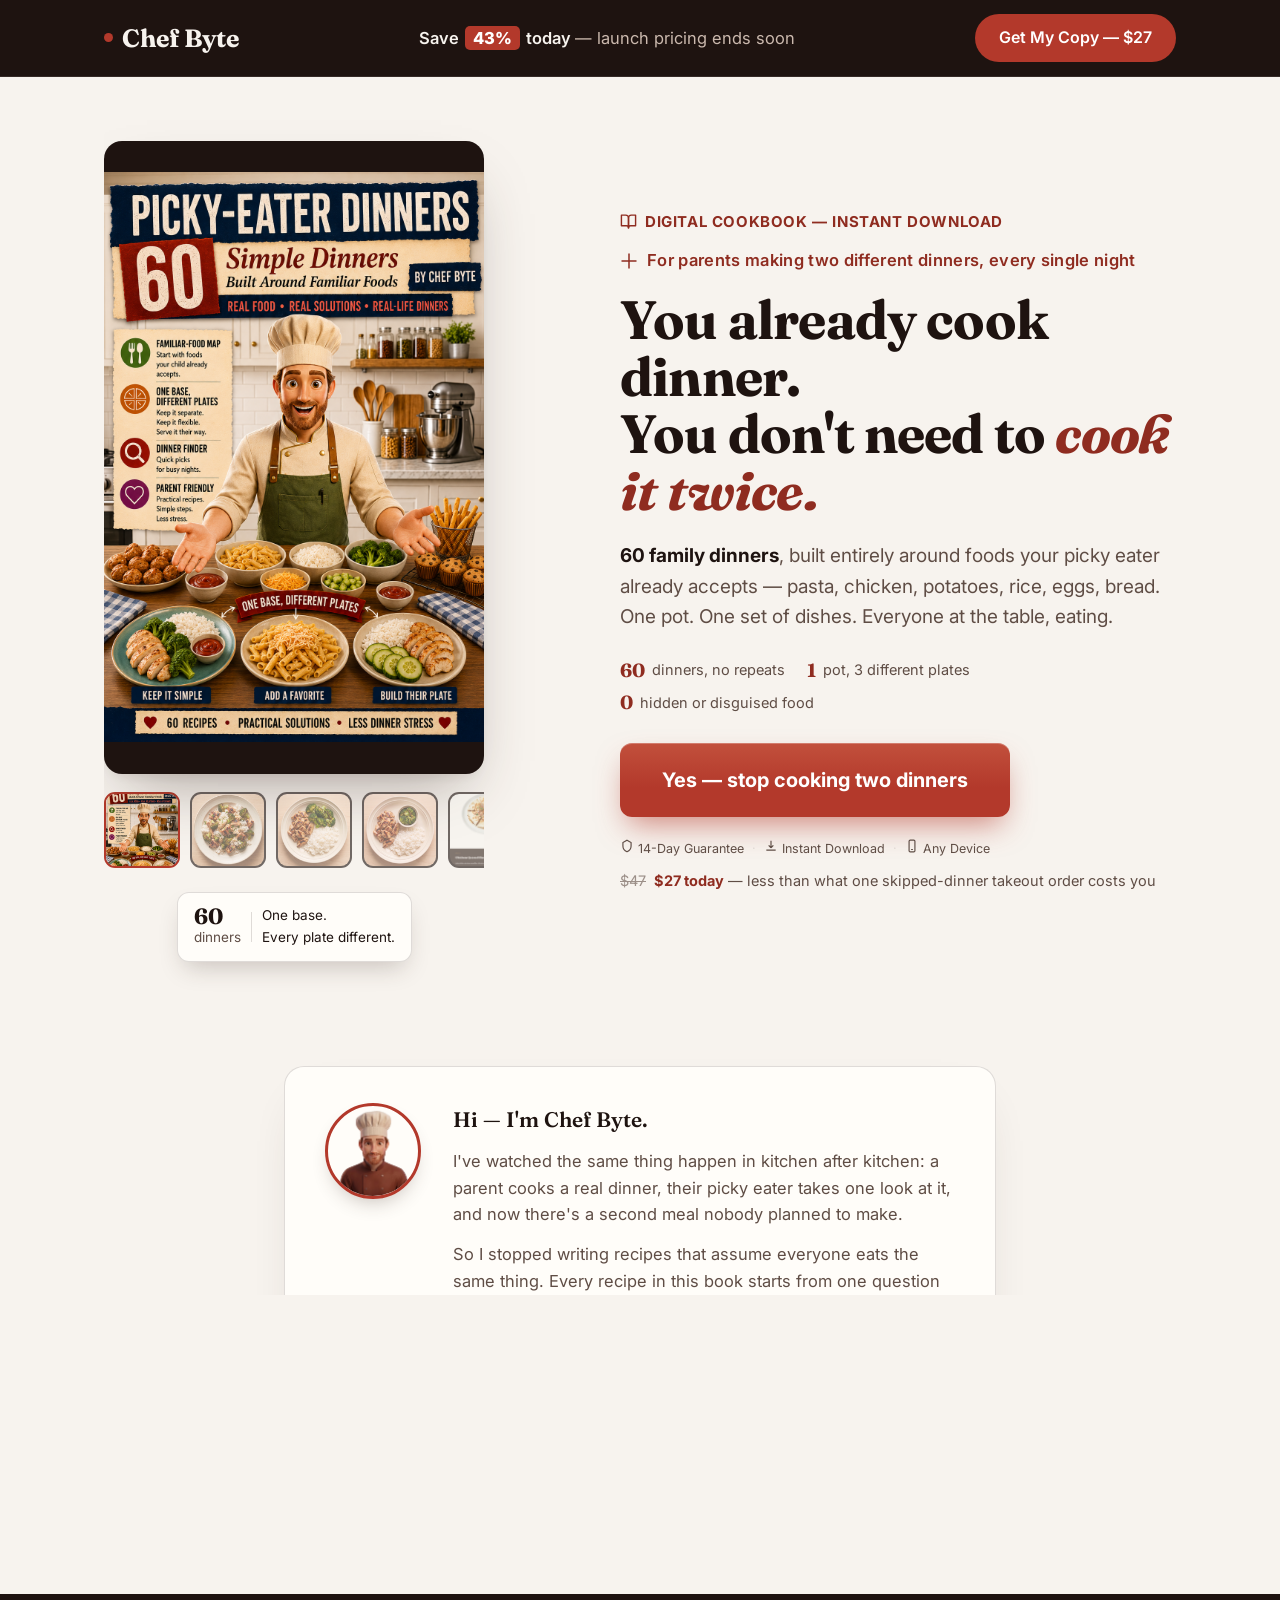
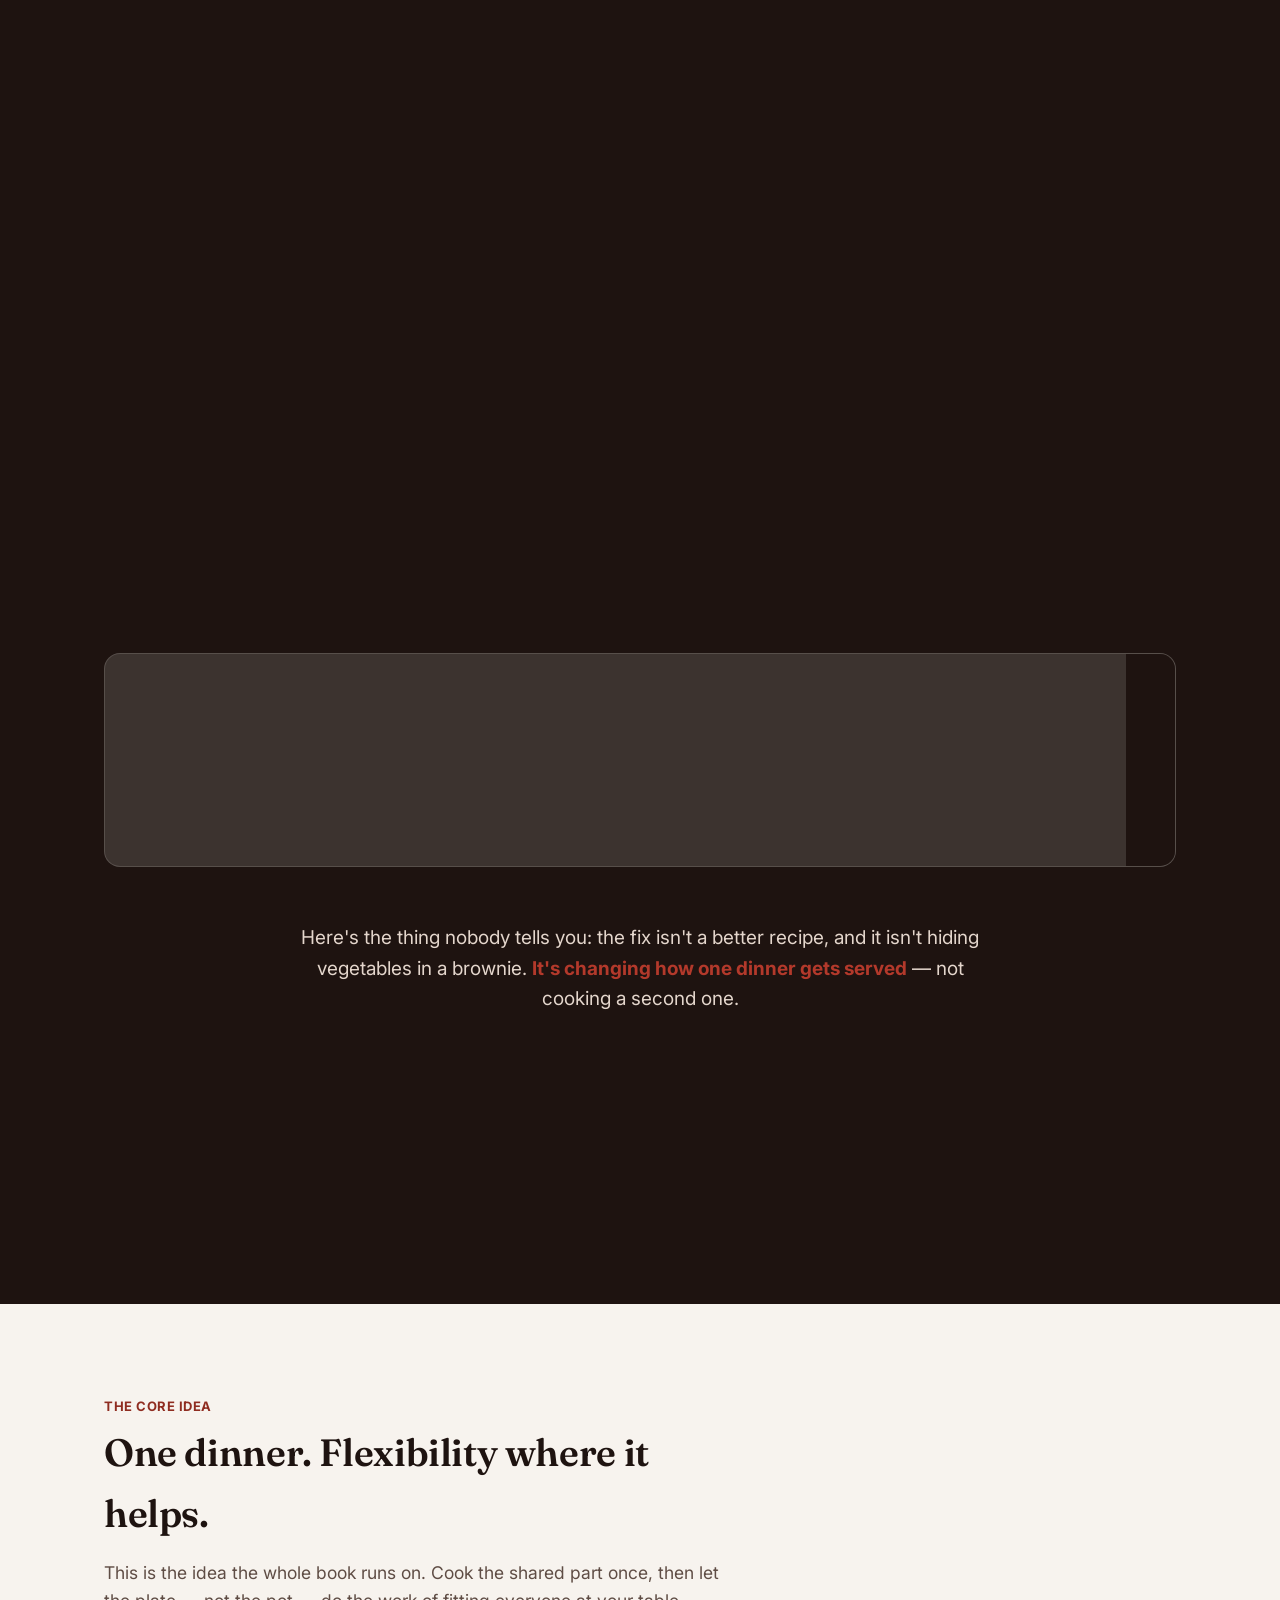
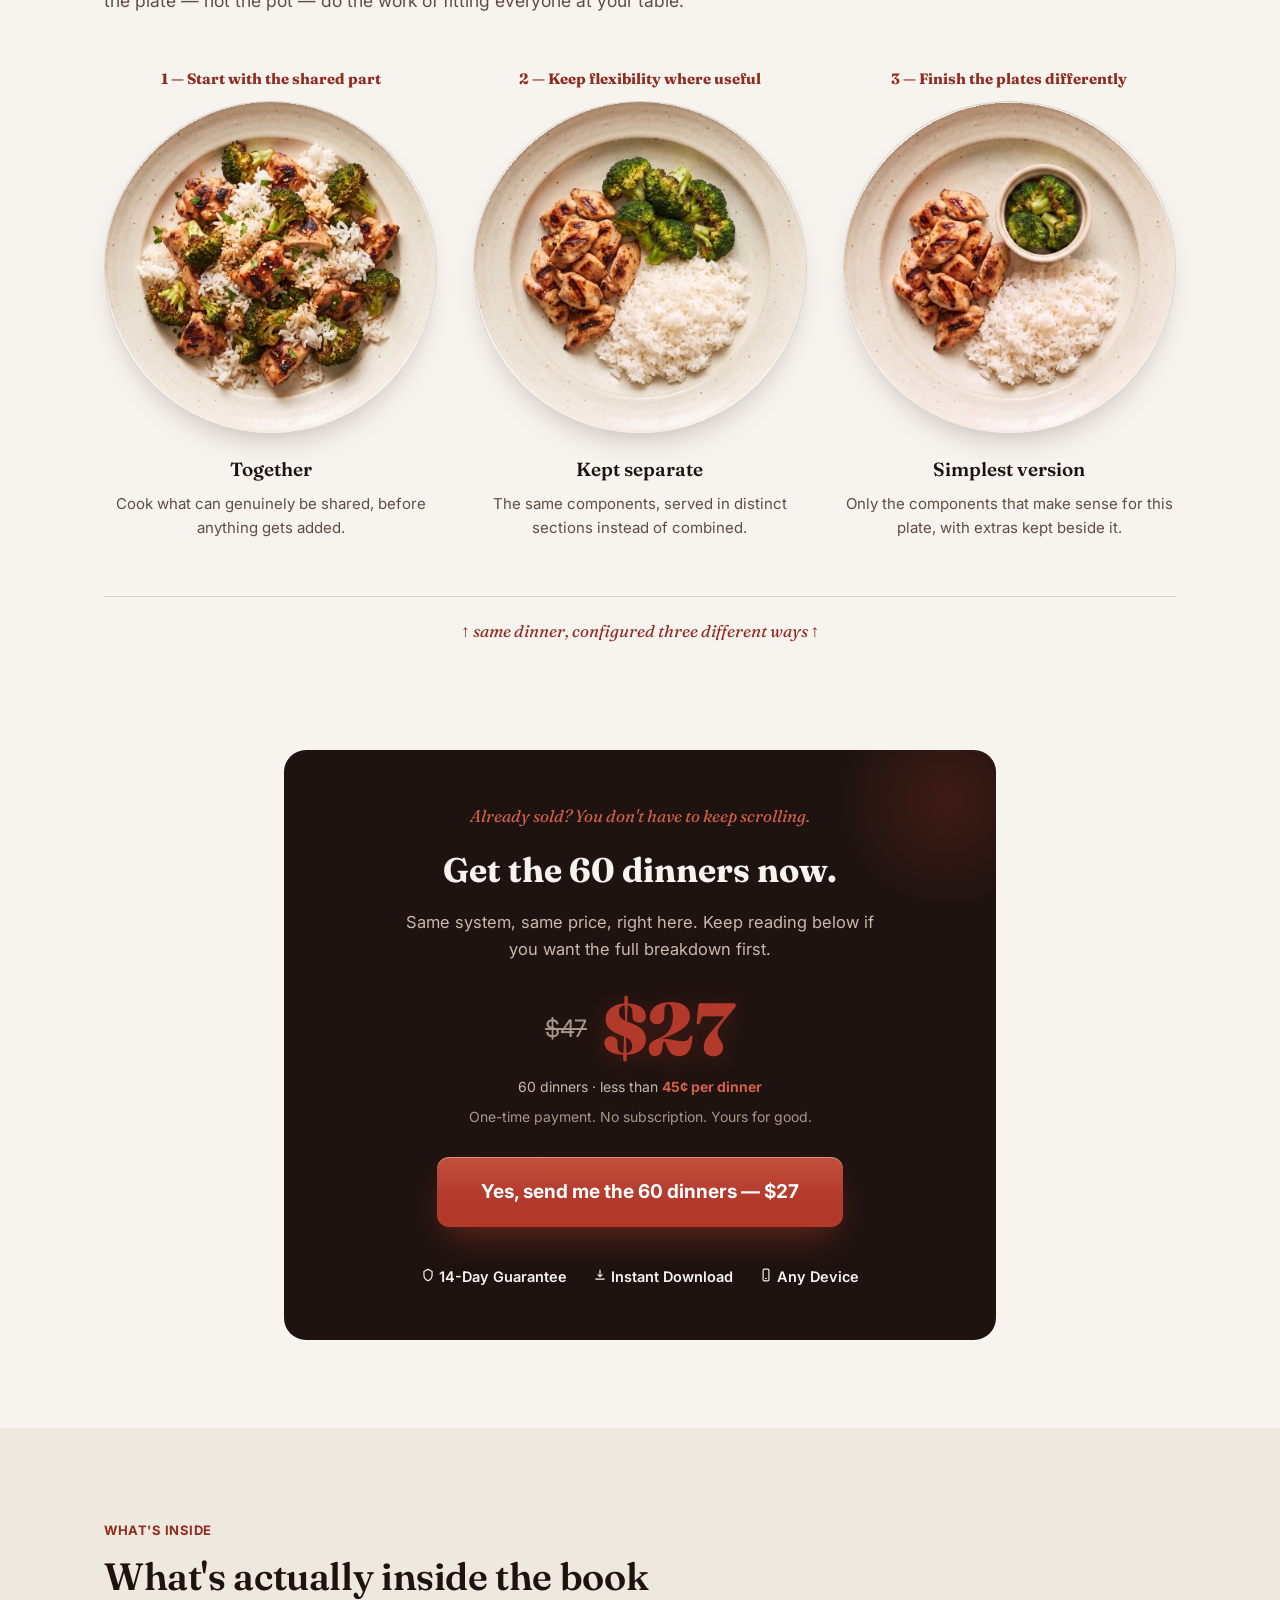
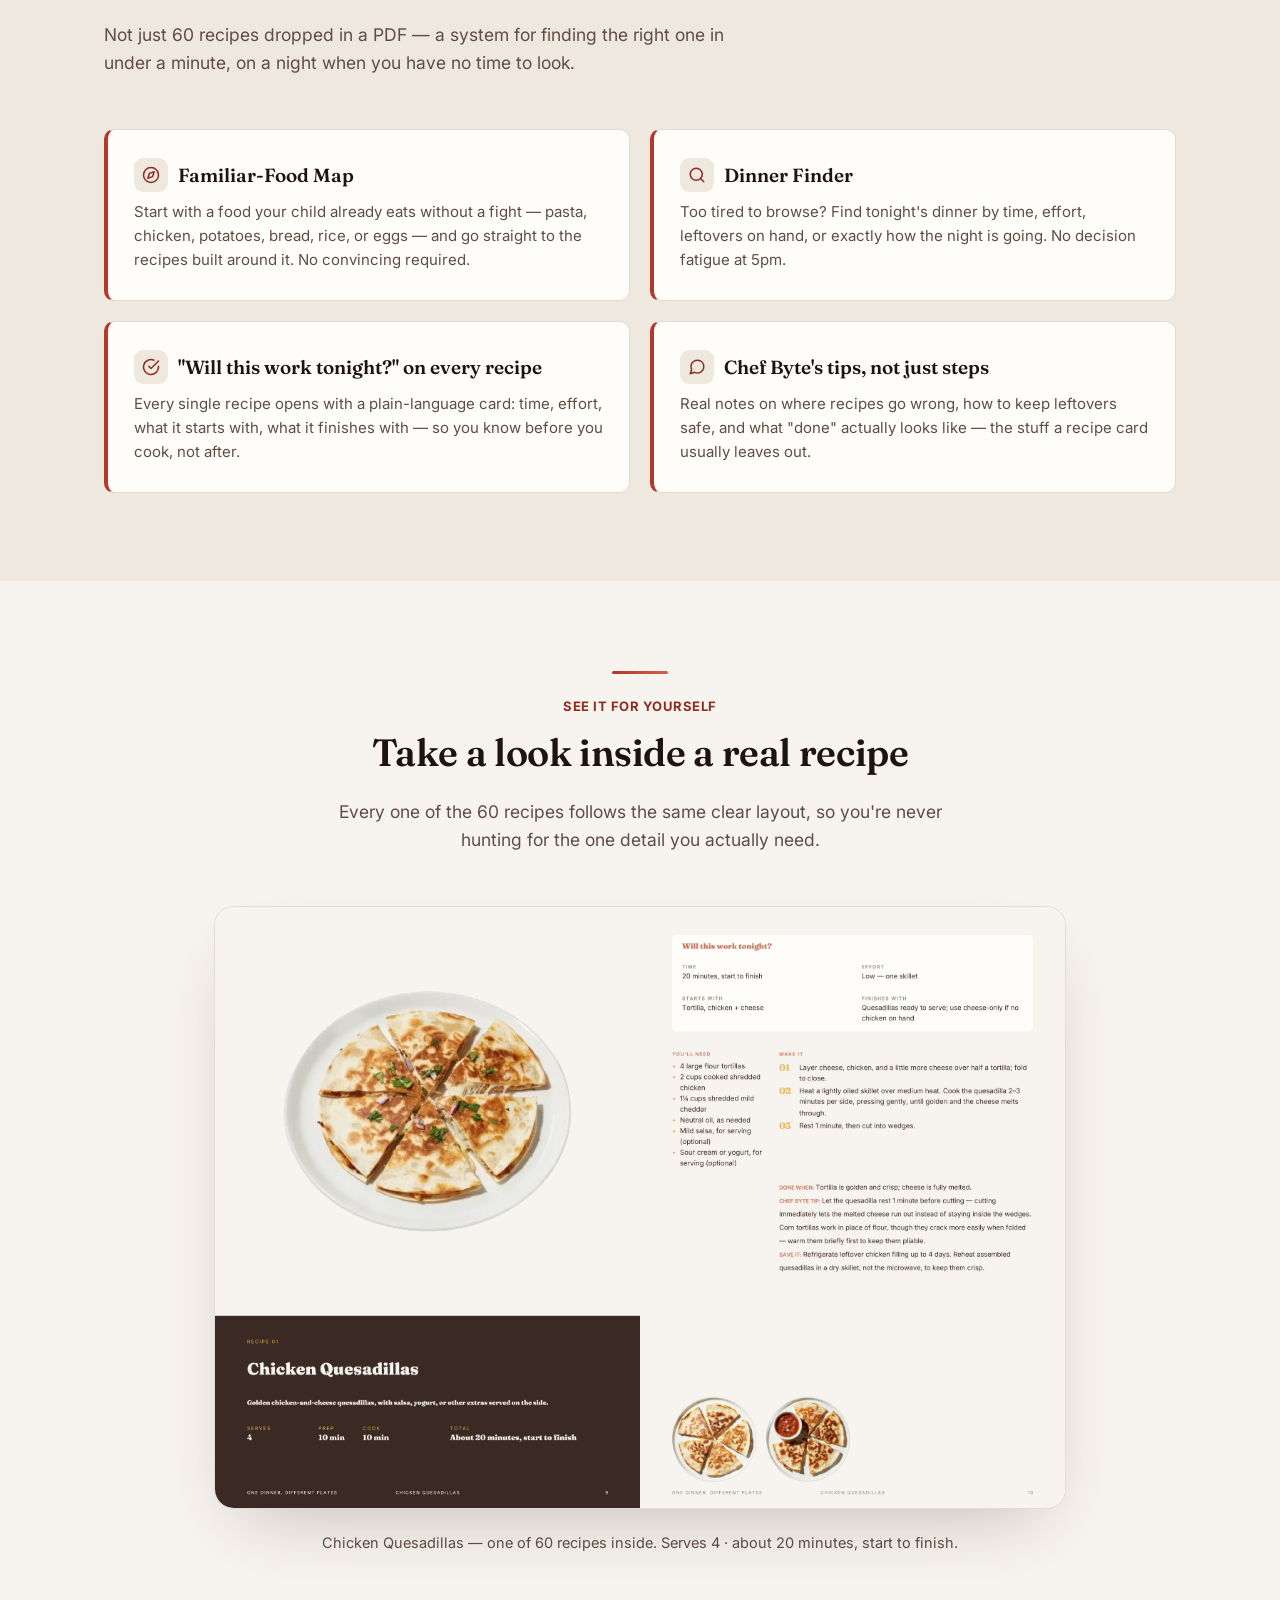
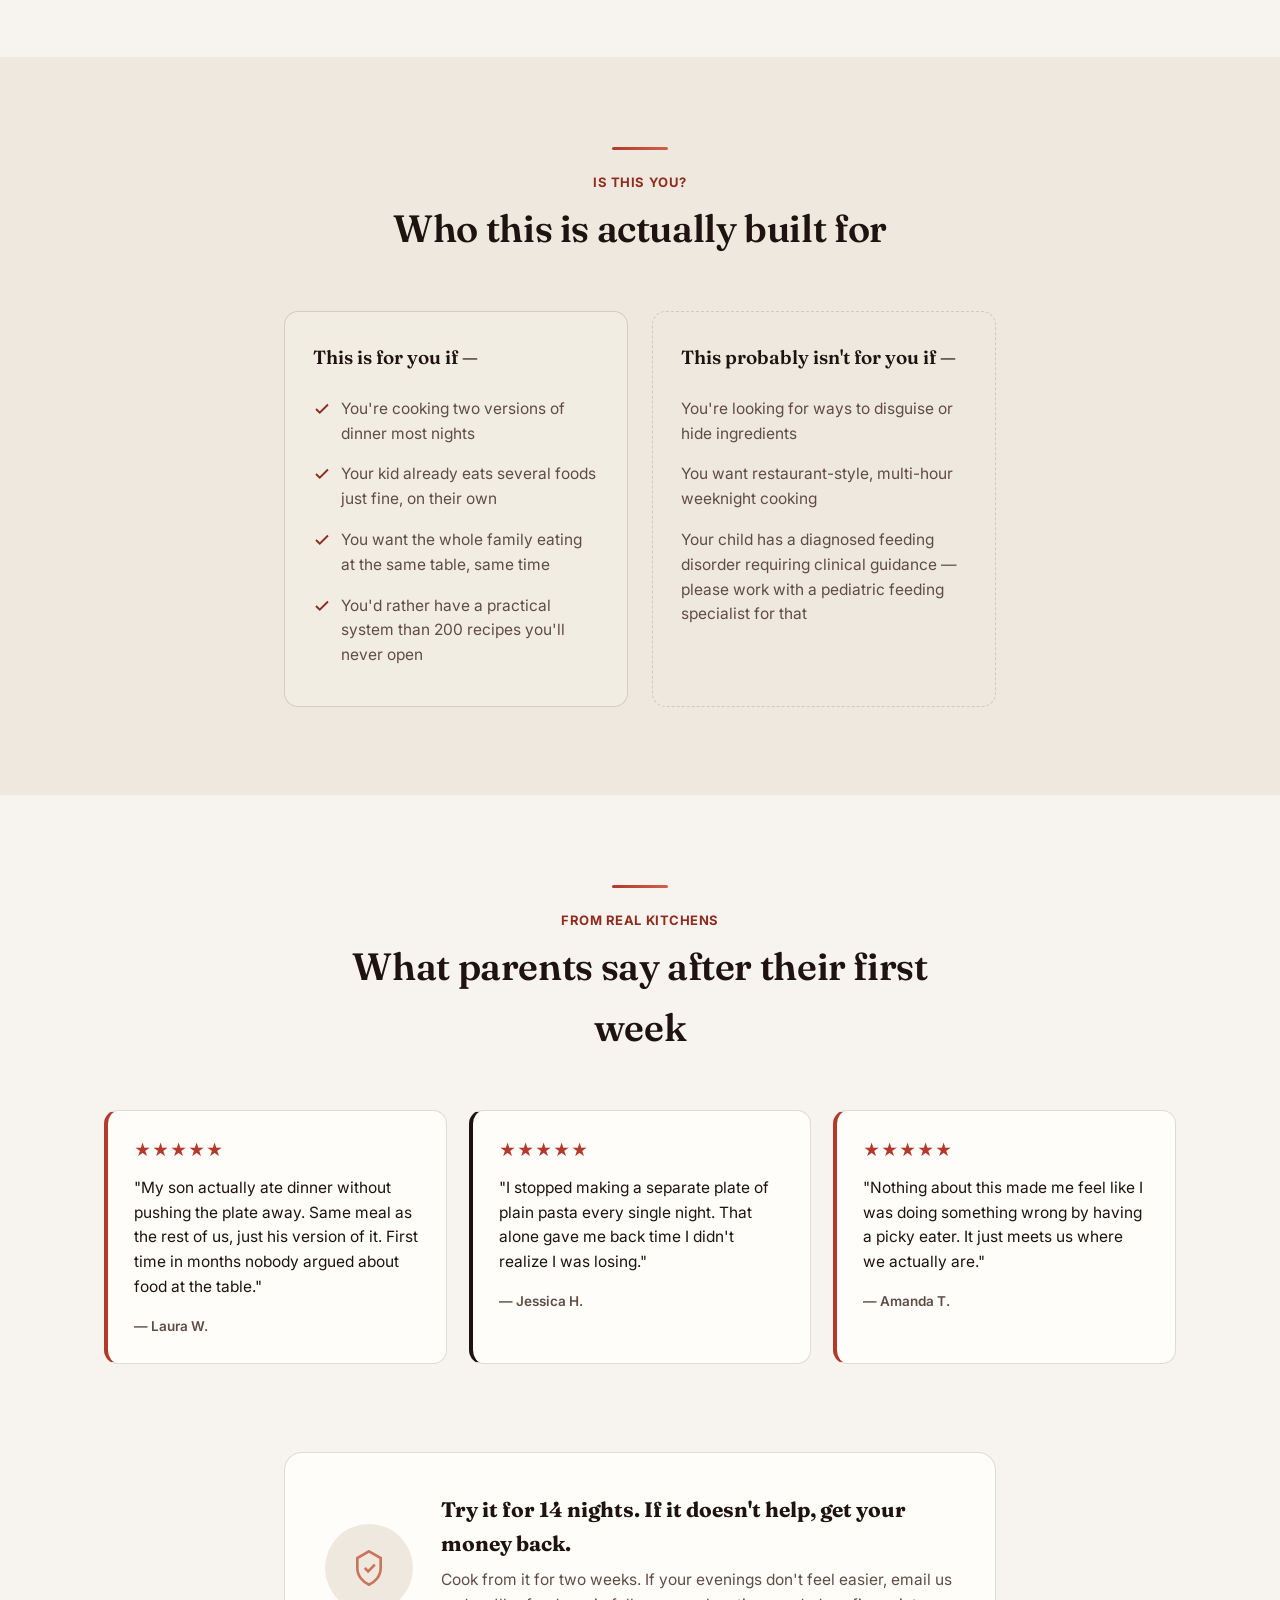
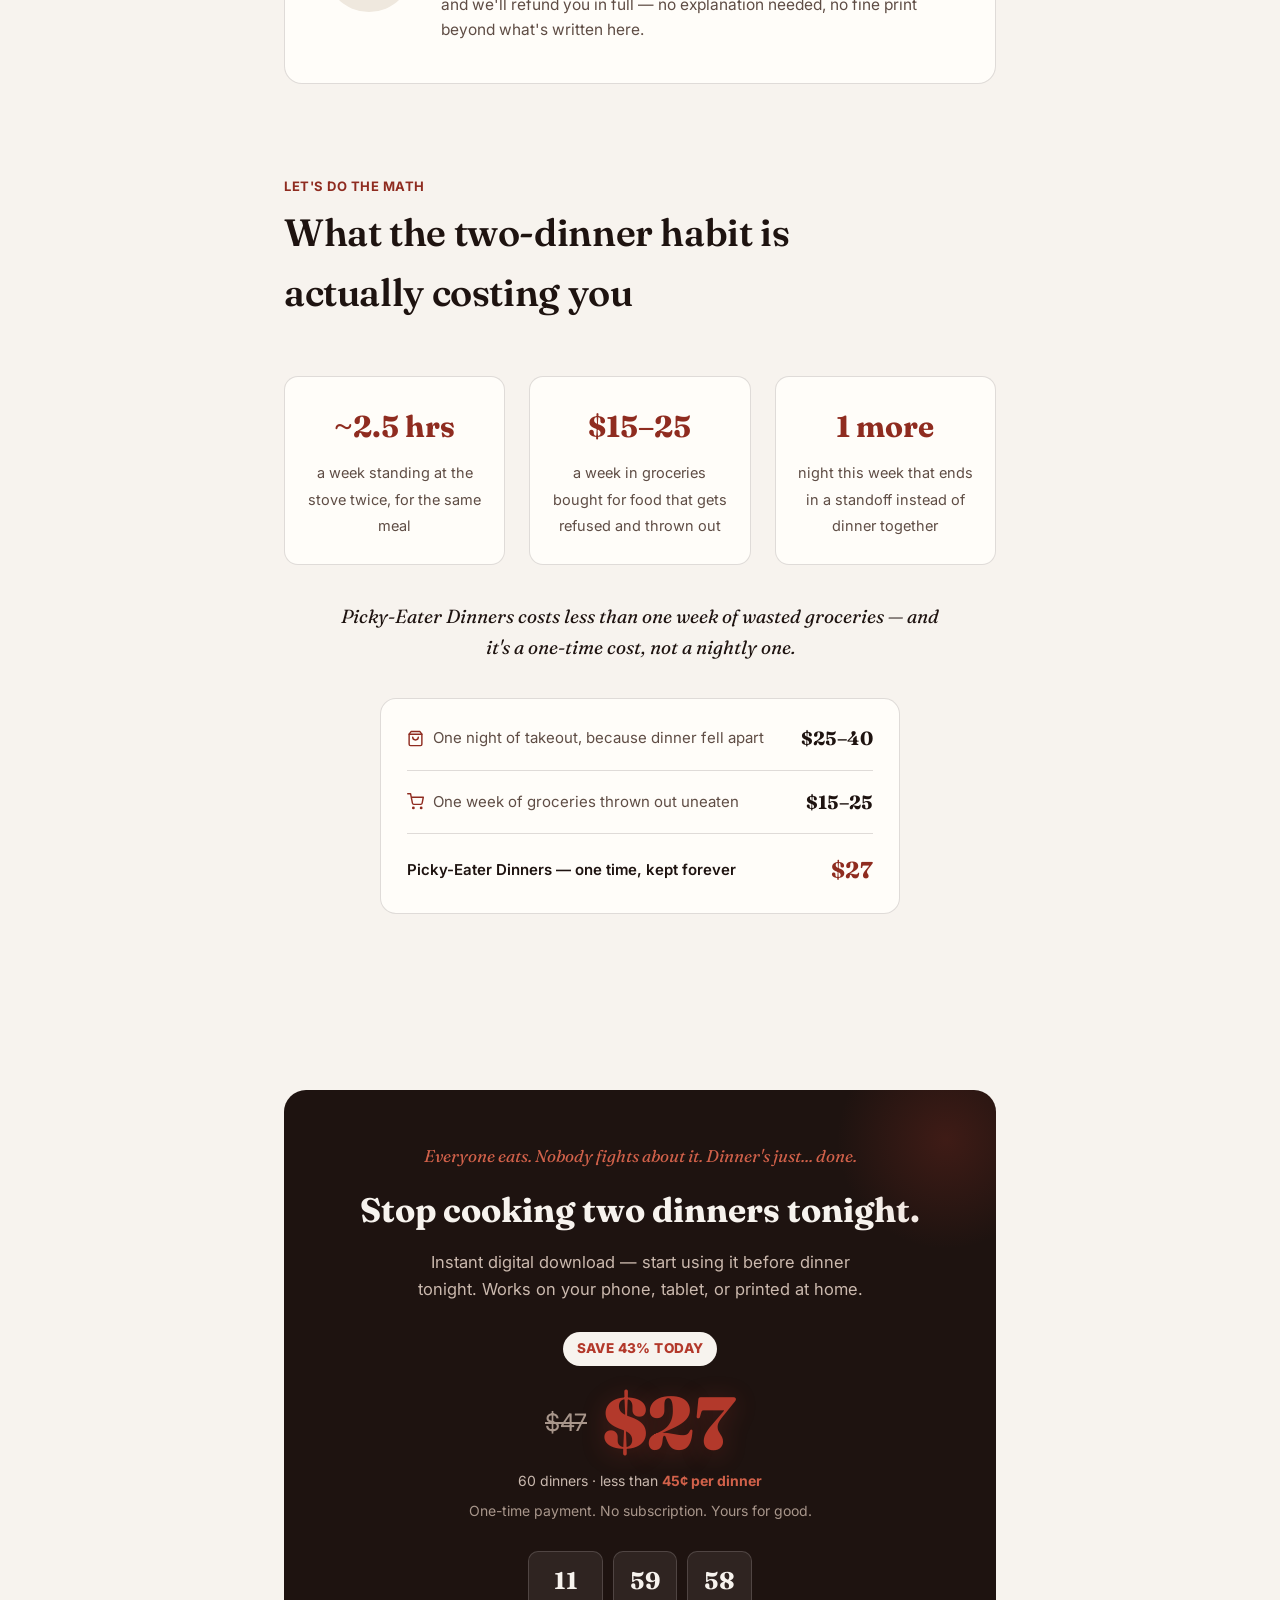
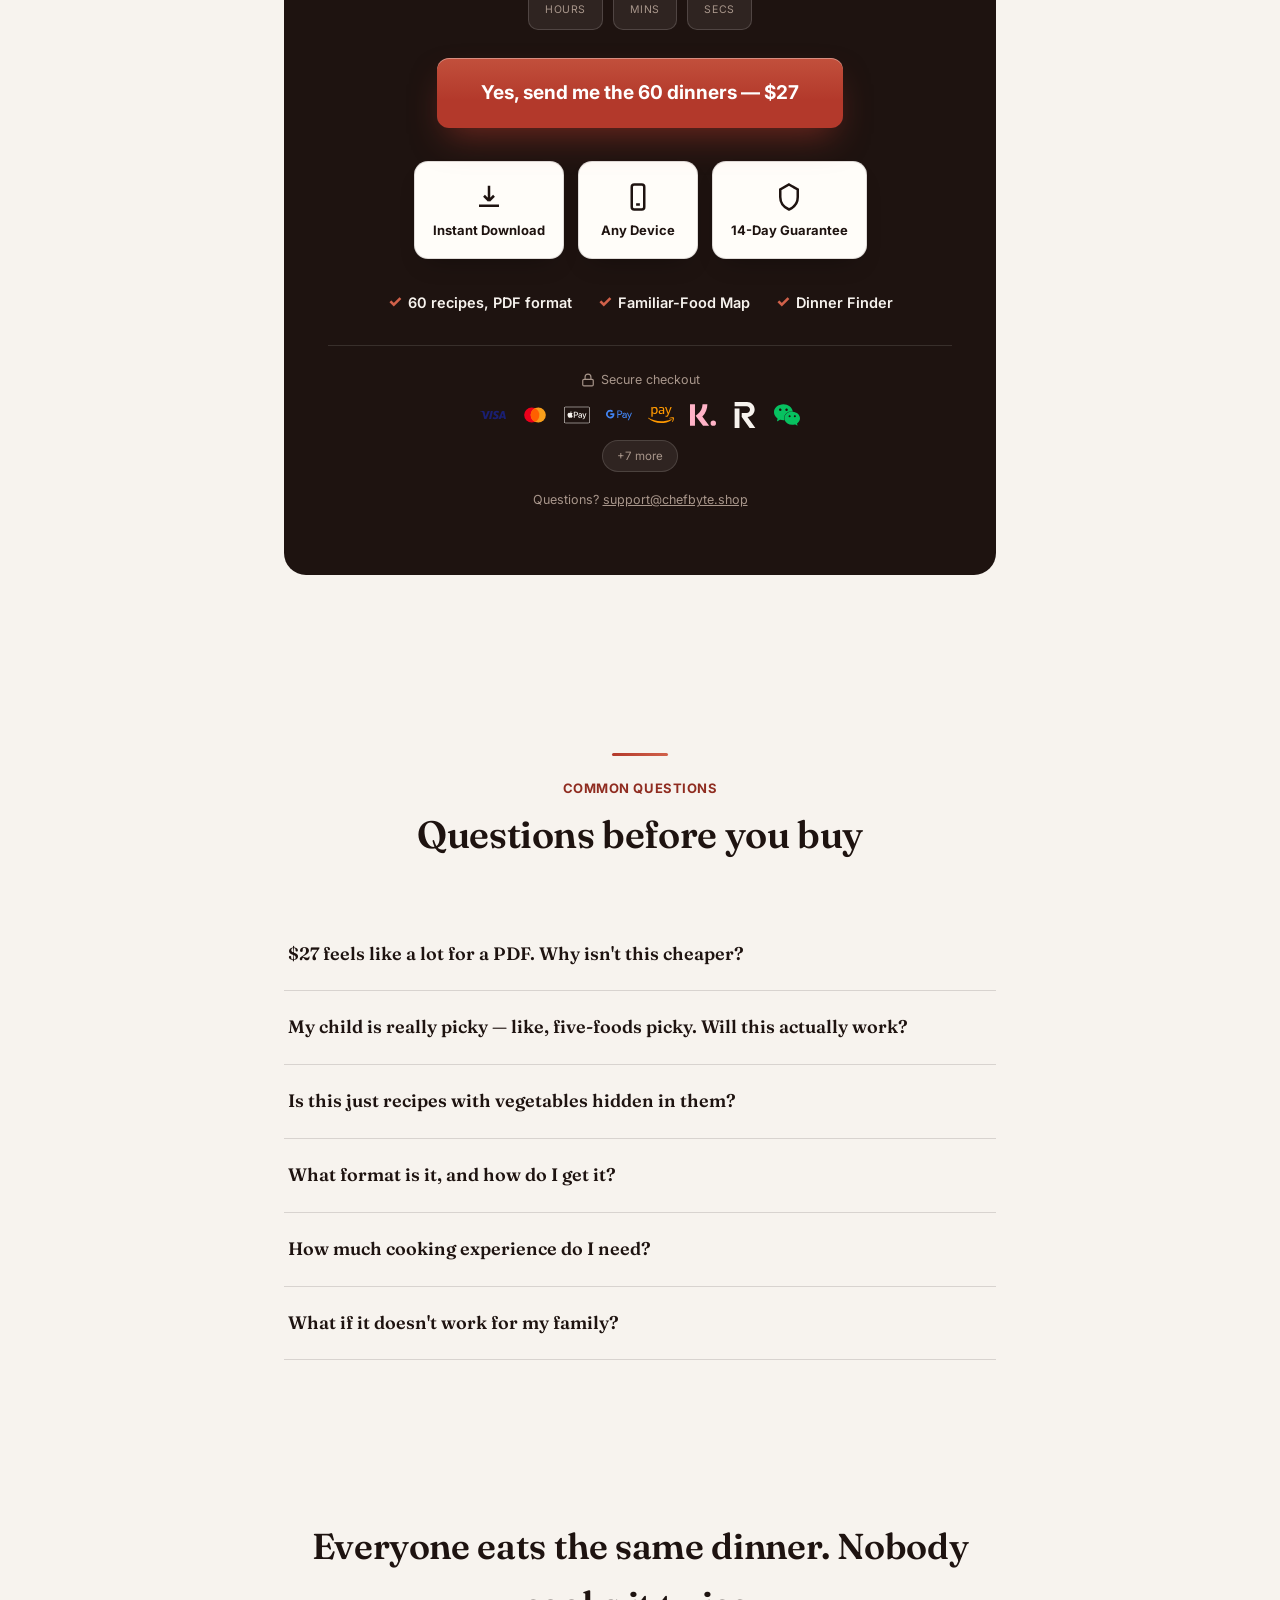
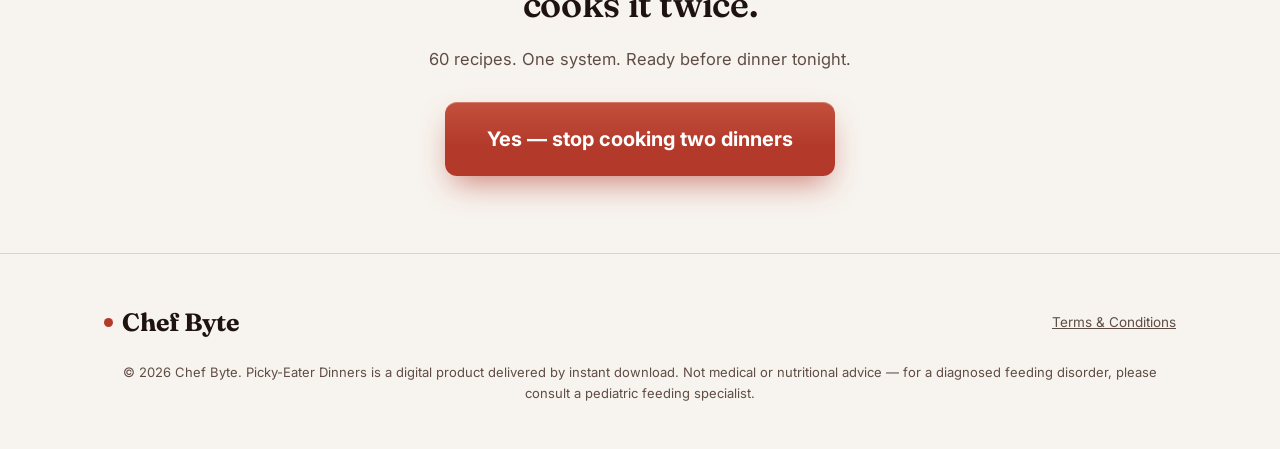
==== index.html @ 9d9bce37 "Initial commit: Picky-Eater Dinners landing page Static one-page sales site for a digital cookbook, " ====
<!DOCTYPE html>
<html lang="en">
<head>
<meta charset="UTF-8">
<meta name="viewport" content="width=device-width, initial-scale=1.0">
<title>Picky-Eater Dinners — 60 Simple Dinners Built Around Familiar Foods | Chef Byte</title>
<meta name="description" content="Stop cooking two dinners every night. 60 family recipes built around foods your picky eater already eats — one dinner, served differently for everyone at the table.">
<link rel="icon" href="data:image/svg+xml,%3Csvg xmlns='http://www.w3.org/2000/svg' viewBox='0 0 100 100'%3E%3Ctext y='.9em' font-size='90'%3E%F0%9F%8D%BD%EF%B8%8F%3C/text%3E%3C/svg%3E">

<!-- Social share preview (Facebook/iMessage/Slack/Twitter link cards).
     og:url and og:image use relative paths here — once this is live on a
     real domain, either switch these two to full https:// URLs or add
     a <base href="https://yourdomain.com/"> tag, or most crawlers won't
     resolve the image. -->
<meta property="og:type" content="website">
<meta property="og:title" content="Picky-Eater Dinners — 60 Simple Dinners Built Around Familiar Foods">
<meta property="og:description" content="Stop cooking two dinners every night. 60 family recipes built around foods your picky eater already eats — one dinner, served differently for everyone at the table.">
<meta property="og:image" content="assets/cover.jpg">
<meta name="twitter:card" content="summary_large_image">
<meta name="twitter:title" content="Picky-Eater Dinners — 60 Simple Dinners Built Around Familiar Foods">
<meta name="twitter:description" content="Stop cooking two dinners every night. 60 family recipes built around foods your picky eater already eats.">
<meta name="twitter:image" content="assets/cover.jpg">

<!-- ============================================================
  IMPLEMENTATION NOTES (read before you ship this)
  ============================================================
  1. Images: every <img> below points to /assets/... — drop your real
     files in an /assets folder next to this file (or update the paths).
     Needed: cover.jpg (front cover), quote-avatar.jpg (Chef Byte
     headshot), plate-1.jpg / plate-2.jpg / plate-3.jpg (the "One Base,
     Different Plates" trio), recipe-page-a.jpg + recipe-page-b.jpg
     (a real spread, e.g. Chicken Quesadillas, for the preview mock-up).
     Until you add real files the page still renders cleanly — the
     image slots have a coloured placeholder fallback.
  2. Checkout link: wired to Polar.sh (polar_cl_AqvtpV5m...) — search
     for buy.polar.sh below if you need to swap it for a different link.
  3. Price + countdown: search for PRICE and COUNTDOWN_HOURS.
  4. Testimonials are clearly marked placeholder copy — replace with
     real customer quotes before launch. Do not publish as-is.
  5. No external dependencies except Google Fonts. No build step —
     open the file directly or drop it into any static host.
============================================================ -->

<link rel="preconnect" href="https://fonts.googleapis.com">
<link rel="preconnect" href="https://fonts.gstatic.com" crossorigin>
<link href="https://fonts.googleapis.com/css2?family=Fraunces:opsz,wght@9..144,400;9..144,500;9..144,600;9..144,700;9..144,900&family=Inter:wght@400;500;600;700&display=swap" rel="stylesheet">
<link rel="stylesheet" href="css/styles.css">
</head>
<body>

<!-- ============ STICKY HEADER (single, merged) ============ -->
<nav>
  <div class="navrow">
    <div class="brand"><span class="dot"></span> Chef Byte</div>
    <div class="nav-urgency">Save <span class="pct">43%</span> today <span class="urgency-sub">— launch pricing ends soon</span></div>
    <a class="navcta" href="https://buy.polar.sh/polar_cl_AqvtpV5mR5wfbB8mFod6OMwkQXurr6qdJETIK0BIlUs">Get My Copy — $27</a>
  </div>
</nav>

<!-- ============ HERO GRID — desktop only: cover image + text side by side.
     On mobile this wrapper does nothing (no grid applied), so the two
     blocks below stack exactly as before, untouched. ============ -->
<div class="hero-grid">
<!-- ============ COVER REVEAL — first thing after header, no text before it ============ -->
<section class="cover-reveal">
  <div class="wrap-narrow">
    <div class="hero-visual">
      <div class="device-frame">
        <div class="cover-shot" id="heroCoverShot">
          <img id="heroCoverImg" src="assets/cover.jpg" alt="Picky-Eater Dinners cookbook cover" onerror="this.style.display='none'; this.parentElement.classList.add('ph'); this.parentElement.setAttribute('data-label','Cover image\n(assets/cover.jpg)')">
        </div>
        <!-- Desktop only (see CSS) — on mobile, swipe the picture instead. -->
        <button type="button" class="cover-shot-arrow cover-shot-arrow-left" id="coverArrowLeft" aria-label="Previous image"><svg viewBox="0 0 24 24" fill="none" stroke="currentColor" stroke-width="2.5" stroke-linecap="round" stroke-linejoin="round"><path d="M15 18l-6-6 6-6"/></svg></button>
        <button type="button" class="cover-shot-arrow cover-shot-arrow-right" id="coverArrowRight" aria-label="Next image"><svg viewBox="0 0 24 24" fill="none" stroke="currentColor" stroke-width="2.5" stroke-linecap="round" stroke-linejoin="round"><path d="M9 6l6 6-6 6"/></svg></button>
      </div>
      <!-- Real gallery, not decoration: each thumb swaps the hero image above.
           Uses assets already referenced elsewhere on the page — no new files needed. -->
      <div class="cover-thumbs" role="tablist" aria-label="Cookbook preview images">
        <button type="button" class="cover-thumb active" data-src="assets/cover.jpg" data-label="Cover image\n(assets/cover.jpg)" aria-label="Front cover"><img src="assets/cover.jpg" alt="" onerror="this.style.display='none'; this.parentElement.classList.add('ph'); this.parentElement.setAttribute('data-label','Cover')"></button>
        <button type="button" class="cover-thumb" data-src="assets/plate-1.jpg" data-label="Plate photo\n(assets/plate-1.jpg)" aria-label="Together plate"><img src="assets/plate-1.jpg" alt="" onerror="this.style.display='none'; this.parentElement.classList.add('ph'); this.parentElement.setAttribute('data-label','Plate 1')"></button>
        <button type="button" class="cover-thumb" data-src="assets/plate-2.jpg" data-label="Plate photo\n(assets/plate-2.jpg)" aria-label="Kept-separate plate"><img src="assets/plate-2.jpg" alt="" onerror="this.style.display='none'; this.parentElement.classList.add('ph'); this.parentElement.setAttribute('data-label','Plate 2')"></button>
        <button type="button" class="cover-thumb" data-src="assets/plate-3.jpg" data-label="Plate photo\n(assets/plate-3.jpg)" aria-label="Simplest-version plate"><img src="assets/plate-3.jpg" alt="" onerror="this.style.display='none'; this.parentElement.classList.add('ph'); this.parentElement.setAttribute('data-label','Plate 3')"></button>
        <button type="button" class="cover-thumb" data-src="assets/recipe-page-a.jpg" data-label="Recipe spread\n(assets/recipe-page-a.jpg)" aria-label="Sample recipe page"><img src="assets/recipe-page-a.jpg" alt="" onerror="this.style.display='none'; this.parentElement.classList.add('ph'); this.parentElement.setAttribute('data-label','Recipe page')"></button>
        <button type="button" class="cover-thumb" data-src="assets/family.jpg" data-label="Family photo\n(assets/family.jpg)" aria-label="Family eating together"><img src="assets/family.jpg" alt="" onerror="this.style.display='none'; this.parentElement.classList.add('ph'); this.parentElement.setAttribute('data-label','Family')"></button>
      </div>
      <div class="float-badge">
        <div><b>60</b><span style="color:var(--ink-soft)">dinners</span></div>
        <div style="width:1px;height:30px;background:var(--line)"></div>
        <div>One base.<br>Every plate different.</div>
      </div>
    </div>
  </div>
</section>

<!-- ============ HERO ============ -->
<header class="hero">
  <div class="wrap hero-text-only">
    <div>
      <div class="format-tag"><svg viewBox="0 0 24 24" fill="none" stroke="currentColor" stroke-width="2" stroke-linecap="round" stroke-linejoin="round"><path d="M2 3h6a4 4 0 0 1 4 4v14a3 3 0 0 0-3-3H2z"/><path d="M22 3h-6a4 4 0 0 0-4 4v14a3 3 0 0 1 3-3h7z"/></svg> DIGITAL COOKBOOK — INSTANT DOWNLOAD</div>
      <div class="eyebrow">
        <svg viewBox="0 0 24 24" fill="none" stroke="currentColor" stroke-width="2"><path d="M12 2v20M2 12h20"/></svg>
        For parents making two different dinners, every single night
      </div>
      <h1 class="hero-h">You already cook dinner.<br>You don't need to <em>cook it twice.</em></h1>
      <p class="hero-sub"><strong>60 family dinners</strong>, built entirely around foods your picky eater already accepts — pasta, chicken, potatoes, rice, eggs, bread. One pot. One set of dishes. Everyone at the table, eating.</p>
      <!-- STATS LINE — add this back in only with real numbers (email list size, followers,
           beta testers, anything true). Example once you have a number:
           <div class="stats-line">★★★★★ 4.9 &nbsp;|&nbsp; 200+ parents already cooking from it</div>
           Do not fill this with a placeholder number — an empty slot is safer than a fake one. -->
      <div class="quickscan">
        <div><b>60</b> dinners, no repeats</div>
        <div><b>1</b> pot, 3 different plates</div>
        <div><b>0</b> hidden or disguised food</div>
      </div>
      <div class="cta-row">
        <a class="btn-primary" href="https://buy.polar.sh/polar_cl_AqvtpV5mR5wfbB8mFod6OMwkQXurr6qdJETIK0BIlUs">Yes — stop cooking two dinners</a>
      </div>
      <div class="mini-trust">
        <button type="button" class="trust-trigger" data-trust="guarantee"><svg viewBox="0 0 24 24" fill="none" stroke="currentColor" stroke-width="2"><path d="M12 2l7 4v6c0 5-3.5 8.5-7 10-3.5-1.5-7-5-7-10V6l7-4z"/></svg> 14-Day Guarantee</button>
        <span class="dot">·</span>
        <button type="button" class="trust-trigger" data-trust="instant-download"><svg viewBox="0 0 24 24" fill="none" stroke="currentColor" stroke-width="2"><path d="M12 3v12m0 0l-4-4m4 4l4-4M4 19h16"/></svg> Instant Download</button>
        <span class="dot">·</span>
        <button type="button" class="trust-trigger" data-trust="any-device"><svg viewBox="0 0 24 24" fill="none" stroke="currentColor" stroke-width="2"><rect x="7" y="2" width="10" height="20" rx="2"/><line x1="10.5" y1="18" x2="13.5" y2="18"/></svg> Any Device</button>
      </div>
      <div class="price-note"><span class="was">$47</span> <span class="now">$27 today</span> — less than what one skipped-dinner takeout order costs you</div>
    </div>
  </div>
</header>
</div><!-- /.hero-grid -->

<!-- ============ MEET CHEF BYTE (personal connection) ============ -->
<section class="meet-section">
  <div class="wrap-narrow">
    <div class="meet-card reveal">
      <div class="meet-avatar">
        <img src="assets/quote-avatar.jpg" alt="Chef Byte" onerror="this.style.display='none'; this.parentElement.classList.add('ph'); this.parentElement.setAttribute('data-label','Chef Byte')">
      </div>
      <div class="meet-text">
        <p class="meet-kicker">Hi — I'm Chef Byte.</p>
        <p>I've watched the same thing happen in kitchen after kitchen: a parent cooks a real dinner, their picky eater takes one look at it, and now there's a second meal nobody planned to make.</p>
        <p>So I stopped writing recipes that assume everyone eats the same thing. Every recipe in this book starts from one question — <em>what does your kid already eat without a fight?</em> — and builds the rest of the table around that. Same pot. Same night. No second meal.</p>
        <p class="meet-sign">Nothing in here is about hiding vegetables or becoming a better cook. It's 60 dinners built the way your kitchen actually works. — Chef Byte</p>
      </div>
    </div>
  </div>
</section>

<!-- ============ PROBLEM / AGITATION ============ -->
<section class="dark">
  <div class="wrap">
    <div class="section-head reveal"><div class="divider-accent"></div>
      <div class="eyebrow-sm">DOES THIS SOUND FAMILIAR?</div>
      <h2>You're not doing anything wrong. Dinner is just genuinely two jobs right now.</h2>
      <p>If any of this sounds like your kitchen most weeknights, this book was built for exactly this.</p>
    </div>
  </div>
  <div class="wrap-narrow">
    <div class="scene reveal">
      <p>It's 5:45pm. You already made dinner — the real one, the one with vegetables and a protein and a plan. And now you're standing at the stove again, quietly making a second, smaller version, because you already know how tonight goes if you don't.</p>
    </div>
  </div>
  <div class="wrap">
    <div class="problem-list">
      <div class="problem-item reveal"><p class="q">I already made the "real" dinner, and now I'm standing here making a second one nobody asked me to make.</p></div>
      <div class="problem-item reveal reveal-d1"><p class="q">I've bookmarked forty recipes. My kid will eat about six different things. None of the forty are those six things.</p></div>
      <div class="problem-item reveal reveal-d2"><p class="q">Some nights I just give up and hand them cereal, and then I feel bad about it for the rest of the night.</p></div>
    </div>
    <div class="bridge">
      <p>Here's the thing nobody tells you: the fix isn't a better recipe, and it isn't hiding vegetables in a brownie. <strong>It's changing how one dinner gets served</strong> — not cooking a second one.</p>
    </div>
    <div class="mini-faq reveal">
      <div class="mini-faq-item">
        <h4>Is this just recipes with vegetables hidden in them?</h4>
        <p>No. Nothing in this book relies on disguising or hiding ingredients. It's about how one dinner gets served, not tricking anyone into eating something.</p>
      </div>
      <div class="mini-faq-item">
        <h4>What format is it, and how do I get it?</h4>
        <p>A digital PDF. After checkout you'll get an instant download link by email — no waiting, no shipping.</p>
      </div>
    </div>
  </div>
</section>

<!-- ============ HOW IT WORKS: ONE BASE, DIFFERENT PLATES ============ -->
<section id="how">
  <div class="wrap">
    <div class="section-head section-head-left reveal">
      <div class="eyebrow-sm">THE CORE IDEA</div>
      <h2>One dinner. Flexibility where it helps.</h2>
      <p>This is the idea the whole book runs on. Cook the shared part once, then let the plate — not the pot — do the work of fitting everyone at your table.</p>
    </div>
    <div class="steps">
      <div class="step reveal">
        <div class="step-num">1 — Start with the shared part</div>
        <div class="step-plate"><img src="assets/step-plate-1.png" alt="Plate showing everything served together" onerror="this.style.display='none'; this.parentElement.classList.add('ph'); this.parentElement.setAttribute('data-label','Plate photo\n(assets/step-plate-1.png)')"></div>
        <h3>Together</h3>
        <p>Cook what can genuinely be shared, before anything gets added.</p>
      </div>
      <div class="step reveal reveal-d1">
        <div class="step-num">2 — Keep flexibility where useful</div>
        <div class="step-plate"><img src="assets/step-plate-2.png" alt="Plate showing components kept separate" onerror="this.style.display='none'; this.parentElement.classList.add('ph'); this.parentElement.setAttribute('data-label','Plate photo\n(assets/step-plate-2.png)')"></div>
        <h3>Kept separate</h3>
        <p>The same components, served in distinct sections instead of combined.</p>
      </div>
      <div class="step reveal reveal-d2">
        <div class="step-num">3 — Finish the plates differently</div>
        <div class="step-plate"><img src="assets/step-plate-3.png" alt="Plate showing simplest version" onerror="this.style.display='none'; this.parentElement.classList.add('ph'); this.parentElement.setAttribute('data-label','Plate photo\n(assets/step-plate-3.png)')"></div>
        <h3>Simplest version</h3>
        <p>Only the components that make sense for this plate, with extras kept beside it.</p>
      </div>
    </div>
    <p class="same-dinner">↑ same dinner, configured three different ways ↑</p>
  </div>
</section>

<!-- ============ EARLY SOFT-CLOSE — buy now, don't wait for the full pitch ============ -->
<section style="padding-top:0;">
  <div class="wrap-narrow">
    <div class="price-box reveal">
      <p class="payoff-line">Already sold? You don't have to keep scrolling.</p>
      <h2>Get the 60 dinners now.</h2>
      <p class="lede">Same system, same price, right here. Keep reading below if you want the full breakdown first.</p>
      <div class="price-tag"><span class="was">$47</span><span class="now">$27</span></div>
      <div class="per-unit">60 dinners · less than <strong>45¢ per dinner</strong></div>
      <div class="sub">One-time payment. No subscription. Yours for good.</div>
      <div>
        <a class="btn-gold" href="https://buy.polar.sh/polar_cl_AqvtpV5mR5wfbB8mFod6OMwkQXurr6qdJETIK0BIlUs">Yes, send me the 60 dinners — $27</a>
      </div>
      <div class="includes">
        <button type="button" class="trust-trigger" data-trust="guarantee"><svg viewBox="0 0 24 24" fill="none" stroke="currentColor" stroke-width="2"><path d="M12 2l7 4v6c0 5-3.5 8.5-7 10-3.5-1.5-7-5-7-10V6l7-4z"/></svg> 14-Day Guarantee</button>
        <button type="button" class="trust-trigger" data-trust="instant-download"><svg viewBox="0 0 24 24" fill="none" stroke="currentColor" stroke-width="2"><path d="M12 3v12m0 0l-4-4m4 4l4-4M4 19h16"/></svg> Instant Download</button>
        <button type="button" class="trust-trigger" data-trust="any-device"><svg viewBox="0 0 24 24" fill="none" stroke="currentColor" stroke-width="2"><rect x="7" y="2" width="10" height="20" rx="2"/><line x1="10.5" y1="18" x2="13.5" y2="18"/></svg> Any Device</button>
      </div>
    </div>
  </div>
</section>

<!-- ============ WHAT'S INSIDE ============ -->
<section style="background:var(--cream-2)">
  <div class="wrap">
    <div class="section-head section-head-left reveal">
      <div class="eyebrow-sm">WHAT'S INSIDE</div>
      <h2>What's actually inside the book</h2>
      <p>Not just 60 recipes dropped in a PDF — a system for finding the right one in under a minute, on a night when you have no time to look.</p>
    </div>
    <div class="feat-grid">
      <div class="feat-card reveal">
        <h3><span class="ico"><svg viewBox="0 0 24 24" fill="none" stroke="currentColor" stroke-width="2" stroke-linecap="round" stroke-linejoin="round"><circle cx="12" cy="12" r="10"/><polygon points="16.24 7.76 14.12 14.12 7.76 16.24 9.88 9.88 16.24 7.76"/></svg></span> Familiar-Food Map</h3>
        <p>Start with a food your child already eats without a fight — pasta, chicken, potatoes, bread, rice, or eggs — and go straight to the recipes built around it. No convincing required.</p>
      </div>
      <div class="feat-card reveal reveal-d1">
        <h3><span class="ico"><svg viewBox="0 0 24 24" fill="none" stroke="currentColor" stroke-width="2" stroke-linecap="round" stroke-linejoin="round"><circle cx="11" cy="11" r="8"/><line x1="21" y1="21" x2="16.65" y2="16.65"/></svg></span> Dinner Finder</h3>
        <p>Too tired to browse? Find tonight's dinner by time, effort, leftovers on hand, or exactly how the night is going. No decision fatigue at 5pm.</p>
      </div>
      <div class="feat-card reveal reveal-d2">
        <h3><span class="ico"><svg viewBox="0 0 24 24" fill="none" stroke="currentColor" stroke-width="2" stroke-linecap="round" stroke-linejoin="round"><path d="M22 11.08V12a10 10 0 1 1-5.93-9.14"/><polyline points="22 4 12 14.01 9 11.01"/></svg></span> "Will this work tonight?" on every recipe</h3>
        <p>Every single recipe opens with a plain-language card: time, effort, what it starts with, what it finishes with — so you know before you cook, not after.</p>
      </div>
      <div class="feat-card reveal reveal-d3">
        <h3><span class="ico"><svg viewBox="0 0 24 24" fill="none" stroke="currentColor" stroke-width="2" stroke-linecap="round" stroke-linejoin="round"><path d="M21 11.5a8.38 8.38 0 0 1-.9 3.8 8.5 8.5 0 0 1-7.6 4.7 8.38 8.38 0 0 1-3.8-.9L3 21l1.9-5.7a8.38 8.38 0 0 1-.9-3.8 8.5 8.5 0 0 1 4.7-7.6 8.38 8.38 0 0 1 3.8-.9h.5a8.48 8.48 0 0 1 8 8v.5z"/></svg></span> Chef Byte's tips, not just steps</h3>
        <p>Real notes on where recipes go wrong, how to keep leftovers safe, and what "done" actually looks like — the stuff a recipe card usually leaves out.</p>
      </div>
    </div>
  </div>
</section>

<!-- ============ RECIPE PREVIEW ============ -->
<section>
  <div class="wrap-narrow">
    <div class="section-head reveal"><div class="divider-accent"></div>
      <div class="eyebrow-sm">SEE IT FOR YOURSELF</div>
      <h2>Take a look inside a real recipe</h2>
      <p>Every one of the 60 recipes follows the same clear layout, so you're never hunting for the one detail you actually need.</p>
    </div>
  </div>
  <div class="wrap" style="max-width:900px;">
    <div class="preview-shell reveal">
      <div class="preview-half"><img src="assets/recipe-page-a.jpg" alt="Sample recipe page — Chicken Quesadillas" onerror="this.style.display='none'; this.parentElement.classList.add('ph'); this.parentElement.setAttribute('data-label','Recipe spread — left page\n(assets/recipe-page-a.jpg)')"></div>
      <div class="preview-half"><img src="assets/recipe-page-b.jpg" alt="Sample recipe page — ingredients and method" onerror="this.style.display='none'; this.parentElement.classList.add('ph'); this.parentElement.setAttribute('data-label','Recipe spread — right page\n(assets/recipe-page-b.jpg)')"></div>
    </div>
    <p class="preview-caption">Chicken Quesadillas — one of 60 recipes inside. Serves 4 · about 20 minutes, start to finish.</p>
  </div>
</section>

<!-- ============ WHO IT'S FOR ============ -->
<section style="background:var(--cream-2)">
  <div class="wrap-narrow">
    <div class="section-head reveal"><div class="divider-accent"></div>
      <div class="eyebrow-sm">IS THIS YOU?</div>
      <h2>Who this is actually built for</h2>
    </div>
    <div class="fit-grid reveal">
      <div class="fit-card fit-yes">
        <h3>This is for you if —</h3>
        <ul>
          <li><svg width="18" height="18" viewBox="0 0 24 24" fill="none" stroke="var(--terracotta-dark)" stroke-width="2.5"><path d="M20 6L9 17l-5-5"/></svg> You're cooking two versions of dinner most nights</li>
          <li><svg width="18" height="18" viewBox="0 0 24 24" fill="none" stroke="var(--terracotta-dark)" stroke-width="2.5"><path d="M20 6L9 17l-5-5"/></svg> Your kid already eats several foods just fine, on their own</li>
          <li><svg width="18" height="18" viewBox="0 0 24 24" fill="none" stroke="var(--terracotta-dark)" stroke-width="2.5"><path d="M20 6L9 17l-5-5"/></svg> You want the whole family eating at the same table, same time</li>
          <li><svg width="18" height="18" viewBox="0 0 24 24" fill="none" stroke="var(--terracotta-dark)" stroke-width="2.5"><path d="M20 6L9 17l-5-5"/></svg> You'd rather have a practical system than 200 recipes you'll never open</li>
        </ul>
      </div>
      <div class="fit-card fit-no">
        <h3>This probably isn't for you if —</h3>
        <ul>
          <li>You're looking for ways to disguise or hide ingredients</li>
          <li>You want restaurant-style, multi-hour weeknight cooking</li>
          <li>Your child has a diagnosed feeding disorder requiring clinical guidance — please work with a pediatric feeding specialist for that</li>
        </ul>
      </div>
    </div>
  </div>
</section>

<!-- ============ TESTIMONIALS ============ -->
<section>
  <div class="wrap">
    <div class="section-head reveal"><div class="divider-accent"></div>
      <div class="eyebrow-sm">FROM REAL KITCHENS</div>
      <h2>What parents say after their first week</h2>
    </div>
    <div class="test-grid">
      <div class="test-card reveal">
        <span class="stars">★★★★★</span>
        <p>"My son actually ate dinner without pushing the plate away. Same meal as the rest of us, just his version of it. First time in months nobody argued about food at the table."</p>
        <div class="test-who"><span>— Laura W.</span></div>
      </div>
      <div class="test-card reveal reveal-d1">
        <span class="stars">★★★★★</span>
        <p>"I stopped making a separate plate of plain pasta every single night. That alone gave me back time I didn't realize I was losing."</p>
        <div class="test-who"><span>— Jessica H.</span></div>
      </div>
      <div class="test-card reveal reveal-d2">
        <span class="stars">★★★★★</span>
        <p>"Nothing about this made me feel like I was doing something wrong by having a picky eater. It just meets us where we actually are."</p>
        <div class="test-who"><span>— Amanda T.</span></div>
      </div>
    </div>
  </div>
</section>

<!-- ============ GUARANTEE ============ -->
<section style="padding-top:0;">
  <div class="wrap-narrow">
    <div class="guarantee reveal">
      <div class="badge">
        <svg width="40" height="40" viewBox="0 0 24 24" fill="none" stroke="#c8755b" stroke-width="1.6"><path d="M12 2l7 4v6c0 5-3.5 8.5-7 10-3.5-1.5-7-5-7-10V6l7-4z"/><path d="M9.5 12l2 2 4-4"/></svg>
      </div>
      <div>
        <h3>Try it for 14 nights. If it doesn't help, get your money back.</h3>
        <p>Cook from it for two weeks. If your evenings don't feel easier, email us and we'll refund you in full — no explanation needed, no fine print beyond what's written here.</p>
      </div>
    </div>
  </div>
</section>

<!-- ============ COST OF THE PROBLEM ============ -->
<section style="padding-top:0;">
  <div class="wrap-narrow">
    <div class="section-head section-head-left reveal">
      <div class="eyebrow-sm">LET'S DO THE MATH</div>
      <h2>What the two-dinner habit is actually costing you</h2>
    </div>
    <div class="cost-grid">
      <div class="cost-item reveal">
        <b>~2.5 hrs</b>
        <span>a week standing at the stove twice, for the same meal</span>
      </div>
      <div class="cost-item reveal reveal-d1">
        <b>$15–25</b>
        <span>a week in groceries bought for food that gets refused and thrown out</span>
      </div>
      <div class="cost-item reveal reveal-d2">
        <b>1 more</b>
        <span>night this week that ends in a standoff instead of dinner together</span>
      </div>
    </div>
    <p class="cost-bridge">Picky-Eater Dinners costs less than one week of wasted groceries — and it's a one-time cost, not a nightly one.</p>
    <div class="math-card reveal">
      <div class="math-row"><span><svg viewBox="0 0 24 24" fill="none" stroke="currentColor" stroke-width="2" stroke-linecap="round" stroke-linejoin="round"><path d="M6 2 3 6v14a2 2 0 0 0 2 2h14a2 2 0 0 0 2-2V6l-3-4Z"/><path d="M3 6h18"/><path d="M16 10a4 4 0 0 1-8 0"/></svg> One night of takeout, because dinner fell apart</span><b>$25–40</b></div>
      <div class="math-row"><span><svg viewBox="0 0 24 24" fill="none" stroke="currentColor" stroke-width="2" stroke-linecap="round" stroke-linejoin="round"><circle cx="9" cy="21" r="1"/><circle cx="20" cy="21" r="1"/><path d="M1 1h4l2.68 13.39a2 2 0 0 0 2 1.61h9.72a2 2 0 0 0 2-1.61L23 6H6"/></svg> One week of groceries thrown out uneaten</span><b>$15–25</b></div>
      <div class="math-row divider"><span>Picky-Eater Dinners — one time, kept forever</span><b>$27</b></div>
    </div>
  </div>
</section>

<!-- ============ PRICING / FINAL CTA ============ -->
<section id="pricing">
  <div class="wrap-narrow">
    <div class="price-box reveal">
      <p class="payoff-line">Everyone eats. Nobody fights about it. Dinner's just... done.</p>
      <h2>Stop cooking two dinners tonight.</h2>
      <p class="lede">Instant digital download — start using it before dinner tonight. Works on your phone, tablet, or printed at home.</p>
      <div class="save-badge">SAVE 43% TODAY</div>
      <div class="price-tag"><span class="was">$47</span><span class="now">$27</span></div>
      <div class="per-unit">60 dinners · less than <strong>45¢ per dinner</strong></div>
      <div class="sub">One-time payment. No subscription. Yours for good.</div>
      <div class="countdown" id="countdown">
        <div class="cell"><b id="cd-h">05</b><span>HOURS</span></div>
        <div class="cell"><b id="cd-m">00</b><span>MINS</span></div>
        <div class="cell"><b id="cd-s">00</b><span>SECS</span></div>
      </div>
      <div>
        <a class="btn-gold" href="https://buy.polar.sh/polar_cl_AqvtpV5mR5wfbB8mFod6OMwkQXurr6qdJETIK0BIlUs">Yes, send me the 60 dinners — $27</a>
      </div>
      <div class="trust-badges">
        <button type="button" class="trust-badge" data-trust="instant-download">
          <div class="tb-icon"><svg viewBox="0 0 24 24" fill="none" stroke="currentColor" stroke-width="2"><path d="M12 3v12m0 0l-4-4m4 4l4-4M4 19h16"/></svg></div>
          <span>Instant Download</span>
        </button>
        <button type="button" class="trust-badge" data-trust="any-device">
          <div class="tb-icon"><svg viewBox="0 0 24 24" fill="none" stroke="currentColor" stroke-width="2"><rect x="7" y="2" width="10" height="20" rx="2"/><line x1="10.5" y1="18" x2="13.5" y2="18"/></svg></div>
          <span>Any Device</span>
        </button>
        <button type="button" class="trust-badge" data-trust="guarantee">
          <div class="tb-icon"><svg viewBox="0 0 24 24" fill="none" stroke="currentColor" stroke-width="2"><path d="M12 2l7 4v6c0 5-3.5 8.5-7 10-3.5-1.5-7-5-7-10V6l7-4z"/></svg></div>
          <span>14-Day Guarantee</span>
        </button>
      </div>
      <div class="includes">
        <span><span class="check-ico">✓</span> 60 recipes, PDF format</span>
        <span><span class="check-ico">✓</span> Familiar-Food Map</span>
        <span><span class="check-ico">✓</span> Dinner Finder</span>
      </div>
      <div class="pay-row">
        <span class="pay-label"><svg viewBox="0 0 24 24" fill="none" stroke="currentColor" stroke-width="2" stroke-linecap="round" stroke-linejoin="round"><rect x="3" y="11" width="18" height="11" rx="2" ry="2"/><path d="M7 11V7a5 5 0 0 1 10 0v4"/></svg> Secure checkout</span>
        <div class="pay-icons">
          <img src="assets/pay/visa.svg" alt="Visa">
          <img src="assets/pay/mastercard.svg" alt="Mastercard">
          <img src="assets/pay/applepay.svg" alt="Apple Pay">
          <img src="assets/pay/googlepay.svg" alt="Google Pay">
          <img src="assets/pay/amazonpay.svg" alt="Amazon Pay">
          <img src="assets/pay/klarna.svg" alt="Klarna">
          <img src="assets/pay/revolut.svg" alt="Revolut">
          <img src="assets/pay/wechat.svg" alt="WeChat Pay">
        </div>
        <div class="pay-more">+7 more</div>
      </div>
      <p style="text-align:center; font-size:12.5px; color:#a8968b; margin-top:18px;">Questions? <a href="mailto:support@chefbyte.shop" style="text-decoration:underline;">support@chefbyte.shop</a></p>
    </div>
  </div>
</section>

<!-- ============ FAQ ============ -->
<section>
  <div class="wrap-narrow">
    <div class="section-head reveal"><div class="divider-accent"></div>
      <div class="eyebrow-sm">COMMON QUESTIONS</div>
      <h2>Questions before you buy</h2>
    </div>
    <div class="faq-list">
      <details class="faq-item">
        <summary class="faq-q">$27 feels like a lot for a PDF. Why isn't this cheaper?</summary>
        <div class="faq-a">Because a $3 recipe pack usually gets skimmed once and forgotten. This isn't a recipe dump — it's a system that has to actually change what happens at 5pm on a Tuesday, and it's built to be used for years, not one weeknight. If it doesn't earn that price back in the first two weeks, the guarantee below means you don't pay for it.</div>
      </details>
      <details class="faq-item">
        <summary class="faq-q">My child is really picky — like, five-foods picky. Will this actually work?</summary>
        <div class="faq-a">This book is built around exactly that situation. The Familiar-Food Map starts from foods your child already eats — pasta, chicken, potatoes, bread and tortillas, rice, or eggs — and builds outward from there, instead of asking them to accept something new first.</div>
      </details>
      <details class="faq-item">
        <summary class="faq-q">Is this just recipes with vegetables hidden in them?</summary>
        <div class="faq-a">No. Nothing in this book relies on disguising or hiding ingredients. The system is about how one dinner gets served, not about tricking anyone into eating something.</div>
      </details>
      <details class="faq-item">
        <summary class="faq-q">What format is it, and how do I get it?</summary>
        <div class="faq-a">It's a digital PDF cookbook. After checkout you'll get an instant download link by email — no waiting, no shipping. Read it on your phone, tablet, laptop, or print any page at home.</div>
      </details>
      <details class="faq-item">
        <summary class="faq-q">How much cooking experience do I need?</summary>
        <div class="faq-a">None beyond basic weeknight cooking. Every recipe includes a "Will this work tonight?" card up front with real time and effort estimates, plus a plain-language "done when" check so you're never guessing.</div>
      </details>
      <details class="faq-item">
        <summary class="faq-q">What if it doesn't work for my family?</summary>
        <div class="faq-a">You've got 14 days to actually cook from it. If your weeknights don't feel easier, email us and we'll refund you — no forms, no explanation required.</div>
      </details>
    </div>
  </div>
</section>

<!-- ============ FINAL EMOTIONAL CLOSE ============ -->
<section class="final-close">
  <div class="wrap-narrow">
    <p class="final-close-line reveal">Everyone eats the same dinner. Nobody cooks it twice.</p>
    <p class="final-close-sub reveal reveal-d1">60 recipes. One system. Ready before dinner tonight.</p>
    <div class="reveal reveal-d2"><a class="btn-primary" href="https://buy.polar.sh/polar_cl_AqvtpV5mR5wfbB8mFod6OMwkQXurr6qdJETIK0BIlUs">Yes — stop cooking two dinners</a></div>
  </div>
</section>

<!-- ============ FOOTER ============ -->
<footer>
  <div class="wrap">
    <div class="foot-row">
      <div class="brand"><span class="dot"></span> Chef Byte</div>
      <a href="terms.html" style="font-size:13.5px; color:var(--ink-soft); text-decoration:underline;">Terms &amp; Conditions</a>
    </div>
    <p class="foot-note">© 2026 Chef Byte. Picky-Eater Dinners is a digital product delivered by instant download. Not medical or nutritional advice — for a diagnosed feeding disorder, please consult a pediatric feeding specialist.</p>
  </div>
</footer>

<!-- ============ STICKY MOBILE CTA ============ -->
<div class="sticky-cta">
  <div class="amt"><span class="was">$47</span> $27 <span class="sticky-pct">43% off</span></div>
  <a href="https://buy.polar.sh/polar_cl_AqvtpV5mR5wfbB8mFod6OMwkQXurr6qdJETIK0BIlUs">Stop cooking twice</a>
</div>

<!-- ============ TRUST ICON POPUP MODAL ============ -->
<div class="trust-modal-overlay" id="trustModalOverlay">
  <div class="trust-modal" role="dialog" aria-modal="true" aria-labelledby="trustModalTitle">
    <button type="button" class="trust-modal-close" id="trustModalClose" aria-label="Close">✕</button>
    <div class="trust-modal-icon" id="trustModalIcon"></div>
    <h3 id="trustModalTitle"></h3>
    <p id="trustModalDesc"></p>
  </div>
</div>

<script src="js/main.js" defer></script>

</body>
</html>
---- css/styles.css ----
:root{
    --cream:#f7f3ee;
    --cream-2:#efe8de;
    --card:#fffdf9;
    --ink:#1e1310;
    --ink-soft:#5f4d45;
    --terracotta:#b3392b;
    --terracotta-dark:#8f2c20;
    --terracotta-light:#d1614a;
    --gold:#b3392b;
    --blush:#f7f3ee;
    --blush-text:#b3392b;
    --line:rgba(30,19,16,0.14);
    --radius:14px;
  }
  *{box-sizing:border-box;}
  html{scroll-behavior:smooth; overflow-x:clip;}
  body{
    margin:0;
    background:var(--cream);
    color:var(--ink);
    font-family:'Inter',sans-serif;
    font-size:16.5px;
    line-height:1.6;
    -webkit-font-smoothing:antialiased;
    overflow-x:clip;
  }
  h1,h2,h3,h4,.serif{ font-family:'Fraunces',serif; }
  img{max-width:100%; display:block;}
  a{color:inherit;}
  .wrap{max-width:1120px; margin:0 auto; padding:0 24px;}
  .wrap-narrow{max-width:760px; margin:0 auto; padding:0 24px;}

  /* ---------- placeholders (swap for real photos) ---------- */
  .ph{
    background:linear-gradient(135deg,#e9dfd0,#dccdb6);
    display:flex; align-items:center; justify-content:center;
    color:#8a7a63; font-family:'Inter',sans-serif; font-size:13px;
    letter-spacing:.04em; text-align:center; padding:12px;
    overflow:hidden; word-break:break-word;
  }
  .ph::before{content:attr(data-label); white-space:pre-line;}
  .meet-avatar.ph::before{font-size:9px; line-height:1.3;}

  /* ---------- top bar ---------- */
  /* ---------- nav (single merged sticky header) ---------- */
  nav{
    position:sticky; top:0; z-index:40;
    background:var(--ink);
    border-bottom:1px solid rgba(247,243,238,.1);
  }
  .navrow{
    display:flex; align-items:center; justify-content:space-between; flex-wrap:wrap;
    padding:14px 24px; max-width:1120px; margin:0 auto; gap:16px;
  }
  .brand{font-family:'Fraunces',serif; font-weight:700; font-size:22px; letter-spacing:-0.01em; display:flex; align-items:center; gap:9px; color:var(--cream); flex-shrink:0;}
  .brand .dot{width:9px;height:9px;border-radius:50%;background:var(--terracotta);}
  .nav-urgency{
    font-size:15px; color:var(--cream); font-weight:600; flex:1; text-align:center;
  }
  .nav-urgency .pct{
    background:var(--terracotta); color:#fff; font-weight:800; padding:2px 8px;
    border-radius:5px; margin:0 2px;
  }
  .nav-urgency .urgency-sub{color:#cbb9ae; font-weight:400;}
  .navcta{
    background:var(--terracotta); color:#fff; font-weight:600; font-size:14.5px;
    padding:10px 20px; border-radius:999px; text-decoration:none; flex-shrink:0;
    transition:background .15s ease;
  }
  .navcta:hover{background:var(--terracotta-dark);}

  /* ---------- cover reveal (first thing after header) ---------- */
  .cover-reveal{padding:56px 0 36px; overflow:hidden;}
  .cover-reveal .hero-visual{max-width:360px; margin:0 auto;}

  /* ---------- hero ---------- */
  .hero{padding:24px 0 64px;}
  .hero-text-only{max-width:640px; margin:0; text-align:left;}
  .format-tag{
    display:inline-flex; align-items:center; gap:8px; font-size:15px; font-weight:700;
    letter-spacing:.04em; color:var(--terracotta-dark); margin-bottom:14px;
  }
  .format-tag svg{width:17px; height:17px; flex-shrink:0;}
  .stats-line{
    display:flex; flex-wrap:wrap; align-items:center; gap:8px; font-size:14px;
    color:var(--ink-soft); margin:-10px 0 22px;
  }
  .stats-line .stars{color:var(--gold);}
  .eyebrow{
    display:inline-flex; align-items:flex-start; gap:9px;
    color:var(--terracotta-dark); font-weight:600; font-size:16.5px;
    letter-spacing:.02em; margin-bottom:18px; line-height:1.5;
  }
  .eyebrow svg{width:18px; height:18px; margin-top:4px; flex-shrink:0;}
  h1.hero-h{
    font-size:clamp(34px,4.6vw,54px); font-weight:700; line-height:1.06;
    letter-spacing:-0.015em; margin:0 0 22px;
  }
  h1.hero-h em{font-style:italic; color:var(--terracotta-dark);}
  .hero-sub{font-size:19px; color:var(--ink-soft); max-width:46ch; margin:0 0 26px;}
  .hero-sub strong{color:var(--ink);}
  .quickscan{
    display:flex; gap:9px 22px; flex-wrap:wrap; margin-bottom:28px;
    font-size:14.5px; color:var(--ink-soft); line-height:1.25;
  }
  .quickscan div{display:flex; align-items:center; gap:7px;}
  .quickscan b{font-family:'Fraunces',serif; font-size:19px; color:var(--terracotta-dark); font-weight:700;}
  .cta-row{display:flex; align-items:center; gap:18px; flex-wrap:wrap; margin-bottom:18px;}
  .btn-primary{
    background:linear-gradient(180deg,#c2503c,var(--terracotta) 60%); color:#fff; font-weight:700; font-size:18px;
    padding:19px 38px; border-radius:12px; text-decoration:none; display:inline-block;
    box-shadow:0 14px 30px -8px rgba(179,57,43,.6), inset 0 1px 0 rgba(255,255,255,.25);
    animation:ctaGlow 2.6s ease-in-out infinite, ctaShake 4.5s ease-in-out infinite;
  }
  .btn-primary:hover{background:var(--terracotta-dark); animation-play-state:paused;}

  .price-note{font-size:14.5px; color:var(--ink-soft); margin-bottom:0;}
  .mini-trust{
    display:flex; flex-wrap:wrap; align-items:center; gap:8px; font-size:12.5px;
    color:var(--ink-soft); margin:22px 0 10px;
  }
  .mini-trust span{display:inline-flex; align-items:center; gap:5px;}
  .mini-trust svg{width:14px; height:14px; flex-shrink:0;}
  .mini-trust .dot{color:var(--line); opacity:.7;}
  .mini-trust button.trust-trigger, .includes button.trust-trigger{
    background:none; border:none; padding:0; margin:0; font:inherit; color:inherit; cursor:pointer;
  }
  .trust-trigger{border-radius:4px;}
  .trust-trigger:hover{color:var(--terracotta-dark);}
  .trust-trigger:focus-visible{outline:2px solid var(--terracotta); outline-offset:3px;}
  .trust-badges{display:flex; gap:14px; justify-content:center; margin:26px 0 24px; flex-wrap:wrap;}
  .trust-badge{
    background:var(--card); border:1px solid var(--line); border-radius:14px;
    padding:20px 18px; min-width:120px; text-align:center; transition:transform .2s ease, box-shadow .2s ease;
    box-shadow:0 12px 26px -14px rgba(0,0,0,.4); font-family:inherit; cursor:pointer;
  }
  .trust-badge:hover{transform:translateY(-3px); box-shadow:0 16px 32px -14px rgba(0,0,0,.5);}
  .trust-badge:focus-visible{outline:2px solid var(--terracotta); outline-offset:2px;}
  .tb-icon{margin-bottom:10px; display:flex; justify-content:center;}
  .tb-icon svg{width:30px; height:30px; color:var(--ink);}
  .trust-badge span{display:block; font-size:13px; color:var(--ink); font-weight:700;}
  .price-note .was{text-decoration:line-through; opacity:.6; margin-right:4px;}
  .price-note .now{color:var(--terracotta-dark); font-weight:700;}
  .trust-row{display:flex; align-items:center; gap:10px; font-size:13.5px; color:var(--ink-soft); margin-top:6px;}
  .stars{color:var(--gold); letter-spacing:1px;}

  .hero-visual{position:relative;}
  .device-frame{position:relative;}
  .cover-shot{
    background:var(--ink); border-radius:18px; overflow:hidden; aspect-ratio:3/5;
    box-shadow:0 30px 60px -22px rgba(59,42,36,.4), 0 6px 16px -8px rgba(59,42,36,.15);
  }
  /* One fixed frame for every photo (so the gallery doesn't resize as you
     browse it) — 3:5 was picked because it's the closest common ratio
     across all 6 photos, so whatever sliver of the dark header color
     shows at the edges of any one of them stays thin. Nothing is cropped:
     object-fit:contain always shows the whole picture. */
  .cover-shot img{width:100%; height:100%; object-fit:contain;}
  /* Arrows overlay the big picture itself (desktop only — see the
     min-width:881px block below), hidden until the picture is hovered —
     matching the competitor reference. On mobile there's no arrow at all;
     swiping the picture (touch) moves to the next/previous image instead. */
  .cover-shot-arrow{
    display:none; position:absolute; top:50%; transform:translateY(-50%);
    width:45px; height:45px; border-radius:50%; border:none; cursor:pointer;
    background:rgba(255,255,255,.94); color:var(--ink); align-items:center; justify-content:center;
    padding:0; z-index:2; box-shadow:0 4px 14px rgba(30,19,16,.22);
    opacity:0; pointer-events:none; transition:opacity .18s ease, background .15s ease;
  }
  .cover-shot-arrow svg{width:22px; height:22px;}
  .cover-shot-arrow:hover{background:#fff;}
  .cover-shot-arrow-left{left:12px;}
  .cover-shot-arrow-right{right:12px;}
  @keyframes coverSlideNext{from{transform:translateX(18px); opacity:.5;} to{transform:translateX(0); opacity:1;}}
  @keyframes coverSlidePrev{from{transform:translateX(-18px); opacity:.5;} to{transform:translateX(0); opacity:1;}}
  #heroCoverImg.slide-next{animation:coverSlideNext .28s cubic-bezier(.25,.46,.45,.94);}
  #heroCoverImg.slide-prev{animation:coverSlidePrev .28s cubic-bezier(.25,.46,.45,.94);}
  .cover-thumbs{
    display:flex; justify-content:flex-start; gap:10px; margin-top:16px;
    overflow-x:auto; scroll-behavior:smooth; scroll-snap-type:x proximity; padding:2px;
    scrollbar-width:none; -ms-overflow-style:none;
  }
  .cover-thumbs::-webkit-scrollbar{display:none;}
  .cover-thumb{
    width:76px; height:76px; border-radius:11px; overflow:hidden; cursor:pointer;
    border:2px solid transparent; opacity:.62; transition:opacity .15s ease, border-color .15s ease;
    background:var(--ink); flex-shrink:0; padding:0; font:inherit; -webkit-appearance:none; appearance:none;
    scroll-snap-align:start;
  }
  .cover-thumb img{width:100%; height:100%; object-fit:cover; display:block;}
  .cover-thumb:hover{opacity:.85;}
  .cover-thumb.active{opacity:1; border-color:var(--terracotta);}
  .cover-thumb.ph::before{font-size:8px; line-height:1.15; padding:2px;}
  .float-badge{
    position:relative; margin:22px auto 0; width:fit-content;
    background:var(--card); border:1px solid var(--line); border-radius:12px;
    padding:12px 16px; box-shadow:0 12px 24px -8px rgba(59,42,36,.25);
    font-size:13.5px; display:flex; align-items:center; gap:10px;
  }
  .float-badge b{font-family:'Fraunces',serif; font-size:22px; display:block; line-height:1;}

  /* ---------- hero grid: DESKTOP ONLY, cover image + text side by side ----------
     Mobile is untouched — this only activates above the 880px tablet/mobile
     breakpoint, so small screens keep the original stacked layout exactly. */
  @media (min-width: 881px){
    .hero-grid{
      display:grid; grid-template-columns:minmax(0,460px) 1fr; align-items:center;
      gap:56px; max-width:1120px; margin:0 auto; padding:0 24px;
    }
    .hero-grid .cover-reveal{padding:64px 0;}
    .hero-grid .cover-reveal .wrap-narrow{max-width:none; margin:0; padding:0;}
    .hero-grid .cover-reveal .hero-visual{max-width:380px; margin:0;}
    .hero-grid .hero{padding:64px 0;}
    .hero-grid .hero .wrap{max-width:none; margin:0; padding:0;}

    /* prev/next arrows on the big picture — laptop only, and hidden until
       the picture is hovered, per request */
    .cover-shot-arrow{display:flex;}
    .device-frame:hover .cover-shot-arrow,
    .device-frame:focus-within .cover-shot-arrow{
      opacity:1; pointer-events:auto;
    }

    /* bigger, more confident CTAs — desktop has the room for it */
    .btn-primary{font-size:20px; padding:21px 42px;}
    .btn-gold{font-size:21px; padding:22px 48px;}

    /* "core idea" step labels look undersized above the large plate circles */
    .step-num{font-size:17px;}

    /* sticky nav: brand, discount copy, and CTA all have room to grow */
    .brand{font-size:25px;}
    .nav-urgency{font-size:16.5px;}
    .navcta{font-size:16px; padding:11px 24px;}
  }

  /* ---------- section shell ---------- */
  section{padding:88px 0;}
  .section-head{max-width:640px; margin:0 auto 52px; text-align:center;}
  .section-head-left{margin-left:0; margin-right:auto; text-align:left;}
  .eyebrow-sm{
    display:inline-flex; align-items:center; gap:7px; font-size:13px; font-weight:700;
    letter-spacing:.04em; text-transform:uppercase; color:var(--terracotta-dark); margin-bottom:6px;
  }
  .dark .eyebrow-sm{color:var(--terracotta-light);}
  .section-head h2{font-size:clamp(28px,3.4vw,38px); font-weight:600; letter-spacing:-.01em; margin:0 0 14px;}
  .section-head p{color:var(--ink-soft); font-size:17.5px; margin:0;}

  /* ---------- meet chef byte ---------- */
  .meet-section{padding:40px 0 88px;}
  .meet-card{
    display:flex; gap:32px; align-items:flex-start; background:var(--card);
    border:1px solid var(--line); border-radius:20px; padding:36px 40px;
    box-shadow:0 20px 50px -30px rgba(59,42,36,.3);
  }
  .meet-avatar{
    width:96px; height:96px; border-radius:50%; overflow:hidden; flex-shrink:0;
    border:3px solid var(--gold); box-shadow:0 10px 20px -8px rgba(59,42,36,.3);
  }
  .meet-avatar img{width:100%; height:100%; object-fit:cover; object-position:center top;}
  .meet-text p{font-size:16.5px; color:var(--ink-soft); margin:0 0 14px;}
  .meet-text p:last-child{margin-bottom:0;}
  .meet-text .meet-kicker{
    font-family:'Fraunces',serif; font-weight:600; font-size:21px; color:var(--ink); margin-bottom:12px;
  }
  .meet-text em{color:var(--terracotta-dark); font-style:italic;}
  .meet-sign{font-family:'Fraunces',serif; font-style:italic; color:var(--ink)!important; font-size:17px!important;}

  /* ---------- problem / agitation ---------- */
  .dark{background:var(--ink); color:var(--cream);}
  .dark .section-head p{color:#cbb9ae;}
  .problem-list{
    display:grid; grid-template-columns:repeat(3,1fr); gap:1px;
    background:rgba(247,243,238,0.14); border-radius:16px; overflow:hidden;
    border:1px solid rgba(247,243,238,0.14);
  }
  .problem-item{background:var(--ink); padding:32px 28px;}
  .problem-item .q{font-family:'Fraunces',serif; font-style:italic; font-size:19px; line-height:1.45; color:#f3e6dd;}
  .problem-item .q::before{content:'\201C';}
  .problem-item .q::after{content:'\201D';}
  .scene{text-align:center; max-width:640px; margin:0 auto 48px;}
  .scene p{font-family:'Fraunces',serif; font-size:22px; line-height:1.5; color:#f3e6dd; margin:0;}

  .bridge{text-align:center; max-width:680px; margin:56px auto 0;}
  .bridge p{font-size:19px; color:#e4d6cc;}
  .bridge p strong{color:var(--gold);}

  /* ---------- early objection callouts (inside dark agitation section) ---------- */
  .mini-faq{display:grid; grid-template-columns:repeat(2,1fr); gap:20px; margin-top:48px;}
  .mini-faq-item{background:rgba(247,243,238,.06); border:1px solid rgba(247,243,238,.14); border-radius:14px; padding:24px 22px;}
  .mini-faq-item h4{font-family:'Fraunces',serif; font-size:16.5px; font-weight:600; margin:0 0 8px; color:#f3e6dd;}
  .mini-faq-item p{font-size:14.5px; color:#cbb9ae; margin:0;}
  @media (max-width:880px){ .mini-faq{grid-template-columns:1fr;} }

  /* ---------- how it works (One Base, Different Plates) ---------- */
  .steps{display:grid; grid-template-columns:repeat(3,1fr); gap:36px; margin-bottom:56px;}
  .step{text-align:center;}
  .step-num{font-family:'Fraunces',serif; font-weight:700; font-size:15px; color:var(--terracotta-dark); margin-bottom:10px;}
  .step-plate{
    width:100%; aspect-ratio:1; border-radius:50%; overflow:hidden; margin-bottom:20px;
    border:1px solid var(--line); box-shadow:0 16px 30px -14px rgba(59,42,36,.3);
  }
  .step-plate img{width:100%; height:100%; object-fit:cover;}
  .step h3{font-size:19px; font-weight:600; margin:0 0 8px;}
  .step p{color:var(--ink-soft); font-size:15px; margin:0;}
  .same-dinner{
    text-align:center; font-family:'Fraunces',serif; font-style:italic; color:var(--terracotta-dark);
    font-size:17px; padding-top:20px; border-top:1px solid var(--line);
  }

  /* ---------- feature grid (grounded in real system names) ---------- */
  .feat-grid{display:grid; grid-template-columns:repeat(2,1fr); gap:20px;}
  .feat-card{
    background:var(--card); border:1px solid var(--line); border-left:4px solid var(--gold);
    border-radius:10px; padding:28px 26px;
  }
  .feat-card h3{font-size:19px; font-weight:600; margin:0 0 8px; display:flex; align-items:center; gap:10px;}
  .feat-card .ico{
    width:34px;height:34px; border-radius:9px; background:var(--cream-2);
    display:flex; align-items:center; justify-content:center; flex-shrink:0;
    color:var(--terracotta-dark);
  }
  .feat-card .ico svg{width:18px; height:18px;}
  .feat-card p{color:var(--ink-soft); font-size:15px; margin:0;}

  /* ---------- recipe preview mock ---------- */
  .preview-shell{
    background:var(--card); border:1px solid var(--line); border-radius:20px; overflow:hidden;
    box-shadow:0 30px 70px -30px rgba(59,42,36,.3);
    display:grid; grid-template-columns:1fr 1fr;
  }
  .preview-shell img{width:100%; height:100%; object-fit:contain; background:var(--card);}
  .preview-half{aspect-ratio:2381/3368;}
  .preview-caption{text-align:center; margin-top:22px; color:var(--ink-soft); font-size:14.5px;}

  /* ---------- who it's for ---------- */
  .fit-grid{display:grid; grid-template-columns:1fr 1fr; gap:24px;}
  .fit-card{border-radius:14px; padding:30px 28px;}
  .fit-yes{background:#f1ede2; border:1px solid var(--line);}
  .fit-no{background:transparent; border:1px dashed var(--line);}
  .fit-card h3{margin:0 0 16px; font-size:19px; font-weight:600;}
  .fit-card ul{margin:0; padding:0; list-style:none;}
  .fit-card li{display:flex; gap:10px; padding:8px 0; font-size:15.5px; color:var(--ink-soft);}
  .fit-card li svg{flex-shrink:0; margin-top:3px;}

  /* ---------- testimonials ---------- */
  .test-grid{display:grid; grid-template-columns:repeat(3,1fr); gap:22px;}
  .test-card{background:var(--card); border:1px solid var(--line); border-left:4px solid var(--terracotta); border-radius:14px; padding:26px;}
  .test-card:nth-child(2){border-left-color:var(--ink);}
  .test-card:nth-child(3){border-left-color:var(--gold);}
  .test-card .stars{display:block; margin-bottom:12px;}
  .test-card p{font-size:15.5px; color:var(--ink); margin:0 0 16px;}
  .test-who{display:flex; align-items:center; gap:10px;}
  .test-who span{font-size:13.5px; color:var(--ink-soft); font-weight:600;}
  .placeholder-flag{
    text-align:center; font-size:12.5px; color:var(--terracotta-dark);
    background:#fbeee7; border:1px dashed var(--terracotta); border-radius:8px;
    padding:8px 14px; margin:20px auto 0; max-width:560px;
  }

  /* ---------- guarantee ---------- */
  .guarantee{
    display:flex; align-items:center; gap:28px; background:var(--card);
    border:1px solid var(--line); border-radius:18px; padding:40px;
  }
  .guarantee .badge{
    width:88px; height:88px; border-radius:50%; background:var(--cream-2);
    display:flex; align-items:center; justify-content:center; flex-shrink:0;
  }
  .guarantee h3{margin:0 0 8px; font-size:21px;}
  .guarantee p{margin:0; color:var(--ink-soft); font-size:15.5px;}

  /* ---------- cost of the problem ---------- */
  .cost-grid{display:grid; grid-template-columns:repeat(3,1fr); gap:24px; margin-bottom:36px;}
  .cost-item{
    background:var(--card); border:1px solid var(--line); border-radius:14px;
    padding:26px 22px; text-align:center;
  }
  .cost-item b{display:block; font-family:'Fraunces',serif; font-size:30px; color:var(--terracotta-dark); margin-bottom:8px;}
  .cost-item span{font-size:14.5px; color:var(--ink-soft);}
  .cost-bridge{
    text-align:center; font-family:'Fraunces',serif; font-style:italic; font-size:19px;
    color:var(--ink); max-width:600px; margin:0 auto;
  }
  .math-card{
    background:var(--card); border:1px solid var(--line); border-radius:16px; padding:8px 26px;
    margin:36px auto 0; max-width:520px;
  }
  .math-row{
    display:flex; justify-content:space-between; align-items:center; gap:16px;
    padding:16px 0; border-bottom:1px solid var(--line); font-size:15px; color:var(--ink-soft);
  }
  .math-row span{display:flex; align-items:center; gap:9px;}
  .math-row span svg{width:17px; height:17px; flex-shrink:0; color:var(--terracotta-dark);}
  .math-row:last-child{border-bottom:none;}
  .math-row b{font-family:'Fraunces',serif; font-size:19px; color:var(--ink); flex-shrink:0;}
  .math-row.divider{padding-top:18px;}
  .math-row.divider span{color:var(--ink); font-weight:600;}
  .math-row.divider b{color:var(--terracotta-dark); font-size:23px;}

  /* ---------- pricing / final CTA ---------- */
  .price-box{
    background:var(--ink); color:var(--cream); border-radius:22px; padding:52px 44px;
    text-align:center; position:relative; overflow:hidden;
  }
  .price-box::before{
    content:''; position:absolute; top:-60px; right:-60px; width:220px; height:220px;
    background:radial-gradient(circle, rgba(179,57,43,.22), transparent 70%);
  }
  .price-box h2{font-size:clamp(26px,3.6vw,34px); margin:0 0 12px;}
  .payoff-line{
    font-family:'Fraunces',serif; font-style:italic; font-size:17px; color:var(--terracotta-light);
    margin:0 0 14px;
  }
  .price-box p.lede{color:#cbb9ae; font-size:16.5px; max-width:480px; margin:0 auto 30px;}
  .price-tag{display:flex; align-items:center; justify-content:center; gap:16px; margin-bottom:10px;}
  .price-tag .was{font-size:24px; text-decoration:line-through; color:#a8968b;}
  .price-tag .now{font-family:'Fraunces',serif; font-weight:900; font-size:74px; color:var(--gold); line-height:1; text-shadow:0 4px 24px rgba(179,57,43,.3);}
  .save-badge{
    display:inline-block; background:var(--blush); color:var(--blush-text); font-weight:800; font-size:13.5px;
    letter-spacing:.03em; padding:6px 14px; border-radius:999px; margin-bottom:20px;
  }
  .per-unit{font-size:14px; color:#c9b8ae; margin-bottom:8px;}
  .per-unit strong{color:var(--terracotta-light);}
  .pay-row{margin-top:30px; padding-top:24px; border-top:1px solid rgba(247,243,238,.12);}
  .pay-label{display:flex; align-items:center; justify-content:center; gap:6px; font-size:12.5px; color:#a8968b; margin-bottom:12px;}
  .pay-label svg{width:14px; height:14px; flex-shrink:0;}
  .pay-icons{display:flex; flex-wrap:wrap; justify-content:center; align-items:center; gap:16px; max-width:420px; margin:0 auto;}
  .pay-icons img{width:26px; height:26px; display:block;}
  .pay-more{
    display:block; width:fit-content; margin:12px auto 0;
    background:rgba(247,243,238,.08); border:1px solid rgba(247,243,238,.14); border-radius:999px;
    padding:6px 14px; font-size:11.5px; color:#a8968b;
  }
  .price-box .sub{font-size:14px; color:#a8968b; margin-bottom:28px;}
  .countdown{
    display:inline-flex; gap:10px; margin-bottom:28px;
  }
  .countdown .cell{
    background:rgba(247,243,238,.08); border:1px solid rgba(247,243,238,.16);
    border-radius:10px; padding:10px 16px; min-width:64px;
  }
  .countdown .cell b{display:block; font-family:'Fraunces',serif; font-size:24px; font-variant-numeric:tabular-nums;}
  .countdown .cell span{display:block; font-size:10.5px; letter-spacing:.06em; color:#a8968b; margin-top:2px;}
  .btn-gold{
    background:linear-gradient(180deg,#c2503c,var(--gold) 60%); color:#fff; font-weight:700; font-size:19px;
    padding:20px 44px; border-radius:12px; text-decoration:none; display:inline-block;
    box-shadow:0 16px 34px -10px rgba(179,57,43,.55), inset 0 1px 0 rgba(255,255,255,.35);
    transition:transform .15s ease; animation:ctaGlow 2.6s ease-in-out infinite, ctaShake 4.5s ease-in-out infinite;
    animation-delay:0.4s;
  }
  #pricing .btn-gold{animation-delay:0.9s;}
  .btn-gold:hover{transform:translateY(-2px); animation-play-state:paused;}
  .includes{
    display:flex; flex-wrap:wrap; justify-content:center; gap:10px 26px; margin-top:30px;
    font-size:14.5px; color:var(--cream); font-weight:600;
  }
  .includes span{display:flex; align-items:center; gap:6px;}
  .includes svg{width:14px; height:14px; flex-shrink:0;}
  .includes .check-ico{color:var(--terracotta-light); font-weight:800; font-size:16px;}
  .includes .trust-trigger:hover{color:var(--terracotta-light);}

  /* ---------- trust icon popup modal ---------- */
  .trust-modal-overlay{
    display:none; position:fixed; inset:0; background:rgba(30,19,16,.55);
    z-index:1000; align-items:center; justify-content:center; padding:24px;
  }
  .trust-modal-overlay.open{display:flex; animation:trustFade .18s ease;}
  @keyframes trustFade{from{opacity:0;} to{opacity:1;}}
  .trust-modal{
    background:var(--card); border-radius:18px; max-width:360px; width:100%;
    padding:32px 28px 28px; text-align:center; position:relative;
    box-shadow:0 30px 60px -20px rgba(0,0,0,.5); animation:trustPop .22s cubic-bezier(.2,.9,.3,1.2);
  }
  @keyframes trustPop{from{opacity:0; transform:translateY(10px) scale(.96);} to{opacity:1; transform:translateY(0) scale(1);}}
  .trust-modal-close{
    position:absolute; top:12px; right:12px; width:32px; height:32px; border-radius:50%;
    border:1px solid var(--line); background:var(--cream-2); color:var(--ink); font-size:16px;
    line-height:1; cursor:pointer; display:flex; align-items:center; justify-content:center;
    padding:0; transition:background .15s ease;
  }
  .trust-modal-close:hover{background:var(--line);}
  .trust-modal-icon{
    width:56px; height:56px; border-radius:50%; background:var(--cream-2); color:var(--terracotta-dark);
    display:flex; align-items:center; justify-content:center; margin:0 auto 16px;
  }
  .trust-modal-icon svg{width:28px; height:28px;}
  .trust-modal h3{font-family:'Fraunces',serif; font-size:20px; margin:0 0 10px; color:var(--ink);}
  .trust-modal p{font-size:14.5px; line-height:1.55; color:var(--ink-soft); margin:0;}

  /* ---------- faq ---------- */
  .faq-item{border-bottom:1px solid var(--line);}
  .faq-q{
    width:100%; text-align:left; background:none; border:none; cursor:pointer;
    padding:22px 4px; font-family:'Fraunces',serif; font-size:18px; font-weight:600;
    display:flex; justify-content:space-between; align-items:center; gap:20px; color:var(--ink);
  }
  .faq-q .plus{font-size:22px; color:var(--terracotta); transition:transform .2s ease; flex-shrink:0;}
  .faq-item[open] .plus{transform:rotate(45deg);}
  .faq-a{padding:0 4px 22px; color:var(--ink-soft); font-size:15.5px; max-width:70ch;}

  /* ---------- final emotional close ---------- */
  .final-close{text-align:center; padding:70px 0;}
  .final-close-line{
    font-family:'Fraunces',serif; font-weight:600; font-size:clamp(26px,3.4vw,36px);
    color:var(--ink); margin:0 0 12px; letter-spacing:-.01em;
  }
  .final-close-sub{font-size:16.5px; color:var(--ink-soft); margin:0 0 30px;}

  /* ---------- footer ---------- */
  footer{padding:48px 0 32px; border-top:1px solid var(--line);}
  footer .brand{color:var(--ink);}
  .foot-row{display:flex; justify-content:space-between; align-items:center; flex-wrap:wrap; gap:16px;}
  .foot-note{font-size:13px; color:var(--ink-soft); margin-top:20px; text-align:center;}

  /* ---------- sticky mobile CTA ---------- */
  .sticky-cta{
    position:fixed; bottom:0; left:0; right:0; z-index:50;
    background:var(--ink); backdrop-filter:blur(10px); -webkit-backdrop-filter:blur(10px);
    color:var(--cream); padding:14px 20px;
    display:none; align-items:center; justify-content:space-between; gap:16px;
    box-shadow:0 -8px 24px rgba(0,0,0,.18);
    transform:translateY(100%); transition:transform .4s cubic-bezier(.25,.46,.45,.94);
  }
  .sticky-cta.show{transform:translateY(0);}
  .sticky-cta .amt{font-family:'Fraunces',serif; font-weight:800; font-size:24px; color:var(--terracotta); display:flex; align-items:center; gap:8px; flex-wrap:wrap;}
  .sticky-cta .amt .was{font-size:13px; text-decoration:line-through; color:#8a776d; margin-right:-4px; font-family:'Inter',sans-serif; font-weight:400;}
  .sticky-cta .sticky-pct{
    font-family:'Inter',sans-serif; font-size:10.5px; font-weight:800; letter-spacing:.02em;
    background:rgba(247,243,238,.1); color:var(--cream); border:1px solid rgba(247,243,238,.2);
    padding:3px 7px; border-radius:999px; white-space:nowrap;
  }
  .sticky-cta a{
    background:var(--terracotta); color:#fff; font-weight:700; font-size:14.5px;
    padding:11px 20px; border-radius:8px; text-decoration:none;
    transition:transform .2s ease;
    animation:ctaGlow 2.6s ease-in-out infinite, ctaShake 4.5s ease-in-out infinite;
    animation-delay:1.4s;
  }
  .sticky-cta a:active{transform:scale(.96);}

  @media (max-width: 880px){
    .cover-reveal{padding:36px 0 24px;}
    .hero{padding-top:20px;}
    .nav-urgency .urgency-sub{display:none;}
    .problem-list{grid-template-columns:1fr;}
    .steps{grid-template-columns:1fr; gap:44px;}
    .feat-grid{grid-template-columns:1fr;}
    .preview-shell{grid-template-columns:1fr;}
    .fit-grid{grid-template-columns:1fr;}
    .test-grid{grid-template-columns:1fr;}
    .cost-grid{grid-template-columns:1fr;}
    .guarantee{flex-direction:column; text-align:center;}
    .meet-card{flex-direction:column; align-items:center; text-align:center; padding:28px 24px;}
    section{padding:64px 0;}
    body{padding-bottom:76px;}
    .sticky-cta{display:flex;}
  }

  /* ---------- real phone widths (not just tablet stacking) ---------- */
  @media (max-width: 540px){
    .wrap, .wrap-narrow{padding:0 18px;}
    .navrow{padding:10px 12px; gap:6px; flex-wrap:nowrap;}
    .nav-urgency{
      font-size:11px; min-width:0; overflow:hidden; text-overflow:ellipsis; white-space:nowrap;
    }
    .nav-urgency .pct{padding:1px 5px; font-size:10.5px;}
    .nav-urgency .urgency-sub{display:none;}
    .navcta{font-size:10px; padding:6px 9px; white-space:nowrap;}
    .brand{font-size:15px; gap:5px;}
    .brand .dot{width:6px; height:6px;}
    .hero{padding:28px 0 32px;}
    h1.hero-h{font-size:30px;}
    .hero-sub{font-size:17px;}
    .quickscan{gap:7px 18px; font-size:13.5px; line-height:1.2;}
    .cta-row .btn-primary{width:100%; text-align:center; font-size:16px; padding:16px 20px;}
    section{padding:48px 0;}
    .section-head h2{font-size:25px;}
    .section-head p{font-size:16px;}
    .meet-card{padding:24px 20px; border-radius:16px;}
    .meet-avatar{width:76px; height:76px;}
    .meet-text .meet-kicker{font-size:19px;}
    .meet-text p{font-size:15.5px;}
    .problem-item{padding:24px 20px;}
    .problem-item .q{font-size:17px;}
    .scene{margin-bottom:32px;}
    .scene p{font-size:19px;}
    .float-badge{padding:10px 14px; font-size:12.5px; flex-wrap:wrap; justify-content:center;}
    .cover-thumb{width:62px; height:62px;}
    .feat-card, .test-card, .cost-item{padding:22px 20px;}
    .cost-item b{font-size:24px;}
    .math-card{padding:6px 20px;}
    .math-row{font-size:13.5px; padding:14px 0; gap:10px;}
    .math-row b{font-size:17px;}
    .math-row.divider b{font-size:20px;}
    .trust-badges{display:grid; grid-template-columns:repeat(3,1fr); gap:8px;}
    .trust-badge{padding:12px 6px; min-width:0;}
    .trust-badge span{font-size:11px;}
    .tb-icon svg{width:24px; height:24px;}
    .guarantee{padding:26px 22px;}
    .guarantee .badge{width:68px; height:68px;}
    .guarantee h3{font-size:19px;}
    .price-box{padding:36px 22px; border-radius:18px;}
    .price-box h2{font-size:24px;}
    .price-tag{gap:10px;}
    .price-tag .was{font-size:18px;}
    .price-tag .now{font-size:46px;}
    .save-badge{font-size:12px; padding:5px 12px;}
    .countdown{gap:7px;}
    .countdown .cell{padding:8px 10px; min-width:52px;}
    .countdown .cell b{font-size:19px;}
    .btn-gold{width:100%; font-size:16px; padding:16px 20px;}
    .includes{gap:8px 14px; font-size:12.5px;}
    .faq-q{font-size:16px; padding:18px 2px;}
    .faq-a{font-size:14.5px;}
    .foot-row{flex-direction:column; align-items:flex-start; gap:18px;}
    .sticky-cta{padding:12px 16px;}
    .sticky-cta .amt{font-size:19px;}
    .sticky-cta a{font-size:13.5px; padding:10px 16px;}
  }

  /* ---------- welcome confetti burst ---------- */
  .confetti-piece{
    position:fixed; width:9px; height:9px; opacity:1;
    pointer-events:none; z-index:9999; will-change:transform,opacity;
    animation-name:confettiArc; animation-timing-function:cubic-bezier(.16,.84,.44,1); animation-fill-mode:forwards;
  }
  @keyframes confettiArc{
    0%{ transform:translate(var(--x0),var(--y0)) rotate(0deg); opacity:1; }
    42%{ transform:translate(var(--xm),var(--ym)) rotate(var(--rm)); opacity:1; }
    100%{ transform:translate(var(--x1),var(--y1)) rotate(var(--r1)); opacity:0; }
  }

  /* ---------- motion system ---------- */
  .reveal{opacity:0; transform:translateY(28px); transition:opacity .7s cubic-bezier(.25,.46,.45,.94), transform .7s cubic-bezier(.25,.46,.45,.94);}
  .reveal.visible{opacity:1; transform:translateY(0);}
  .reveal-d1{transition-delay:.08s;} .reveal-d2{transition-delay:.16s;} .reveal-d3{transition-delay:.24s;}
  @media (prefers-reduced-motion: reduce){ .reveal{opacity:1!important; transform:none!important; transition:none!important;} }

  .btn-primary, .btn-gold{position:relative; overflow:hidden; transition:transform .3s cubic-bezier(.25,.46,.45,.94), box-shadow .3s cubic-bezier(.25,.46,.45,.94);}
  .btn-primary::after, .btn-gold::after{
    content:''; position:absolute; top:0; left:-100%; width:55%; height:100%;
    background:linear-gradient(100deg, transparent, rgba(255,255,255,.35), transparent);
    transform:skewX(-18deg); transition:left .55s ease;
  }
  .btn-primary:hover::after, .btn-gold:hover::after{left:130%;}
  .btn-primary:hover{transform:translateY(-3px); box-shadow:0 16px 30px -10px rgba(59,42,36,.5);}
  .btn-gold:hover{transform:translateY(-3px); box-shadow:0 16px 34px -10px rgba(179,57,43,.5);}
  @keyframes ctaGlow{
    0%,100%{box-shadow:0 10px 26px -8px rgba(179,57,43,.55); transform:scale(1);}
    50%{box-shadow:0 16px 36px -6px rgba(179,57,43,.9); transform:scale(1.035);}
  }
  @keyframes ctaShake{
    0%, 88%, 100%{transform:rotate(0deg);}
    89%{transform:rotate(-2.5deg);}
    90.5%{transform:rotate(2.5deg);}
    92%{transform:rotate(-2deg);}
    93.5%{transform:rotate(2deg);}
    95%{transform:rotate(-1deg);}
    96.5%{transform:rotate(0deg);}
  }
  @media (prefers-reduced-motion: reduce){
    .btn-primary, .btn-gold, .sticky-cta a{animation:none;}
  }

  .feat-card, .test-card, .cost-item{transition:transform .3s cubic-bezier(.25,.46,.45,.94), box-shadow .3s cubic-bezier(.25,.46,.45,.94);}
  .feat-card:hover, .test-card:hover, .cost-item:hover{transform:translateY(-4px); box-shadow:0 16px 32px -16px rgba(59,42,36,.25);}

  .divider-accent{width:56px; height:3px; margin:0 auto 18px; border-radius:2px; background:linear-gradient(90deg,var(--terracotta),var(--terracotta-light));}
  .section-head .divider-accent{margin-top:2px;}

  @keyframes heroIn{ from{opacity:0; transform:translateY(18px);} to{opacity:1; transform:translateY(0);} }
  .hero-text-only > div > *{opacity:0; animation:heroIn .7s cubic-bezier(.25,.46,.45,.94) forwards;}
  .hero-text-only > div > *:nth-child(1){animation-delay:.05s;}
  .hero-text-only > div > *:nth-child(2){animation-delay:.14s;}
  .hero-text-only > div > *:nth-child(3){animation-delay:.23s;}
  .hero-text-only > div > *:nth-child(4){animation-delay:.32s;}
  .hero-text-only > div > *:nth-child(5){animation-delay:.4s;}
  .hero-text-only > div > *:nth-child(6){animation-delay:.48s;}
  .hero-text-only > div > *:nth-child(7){animation-delay:.56s;}
  .hero-visual{opacity:0; animation:heroIn .8s cubic-bezier(.25,.46,.45,.94) forwards; animation-delay:.15s;}
  @media (prefers-reduced-motion: reduce){
    .hero-text-only > div > *, .hero-visual{opacity:1!important; animation:none!important;}
  }
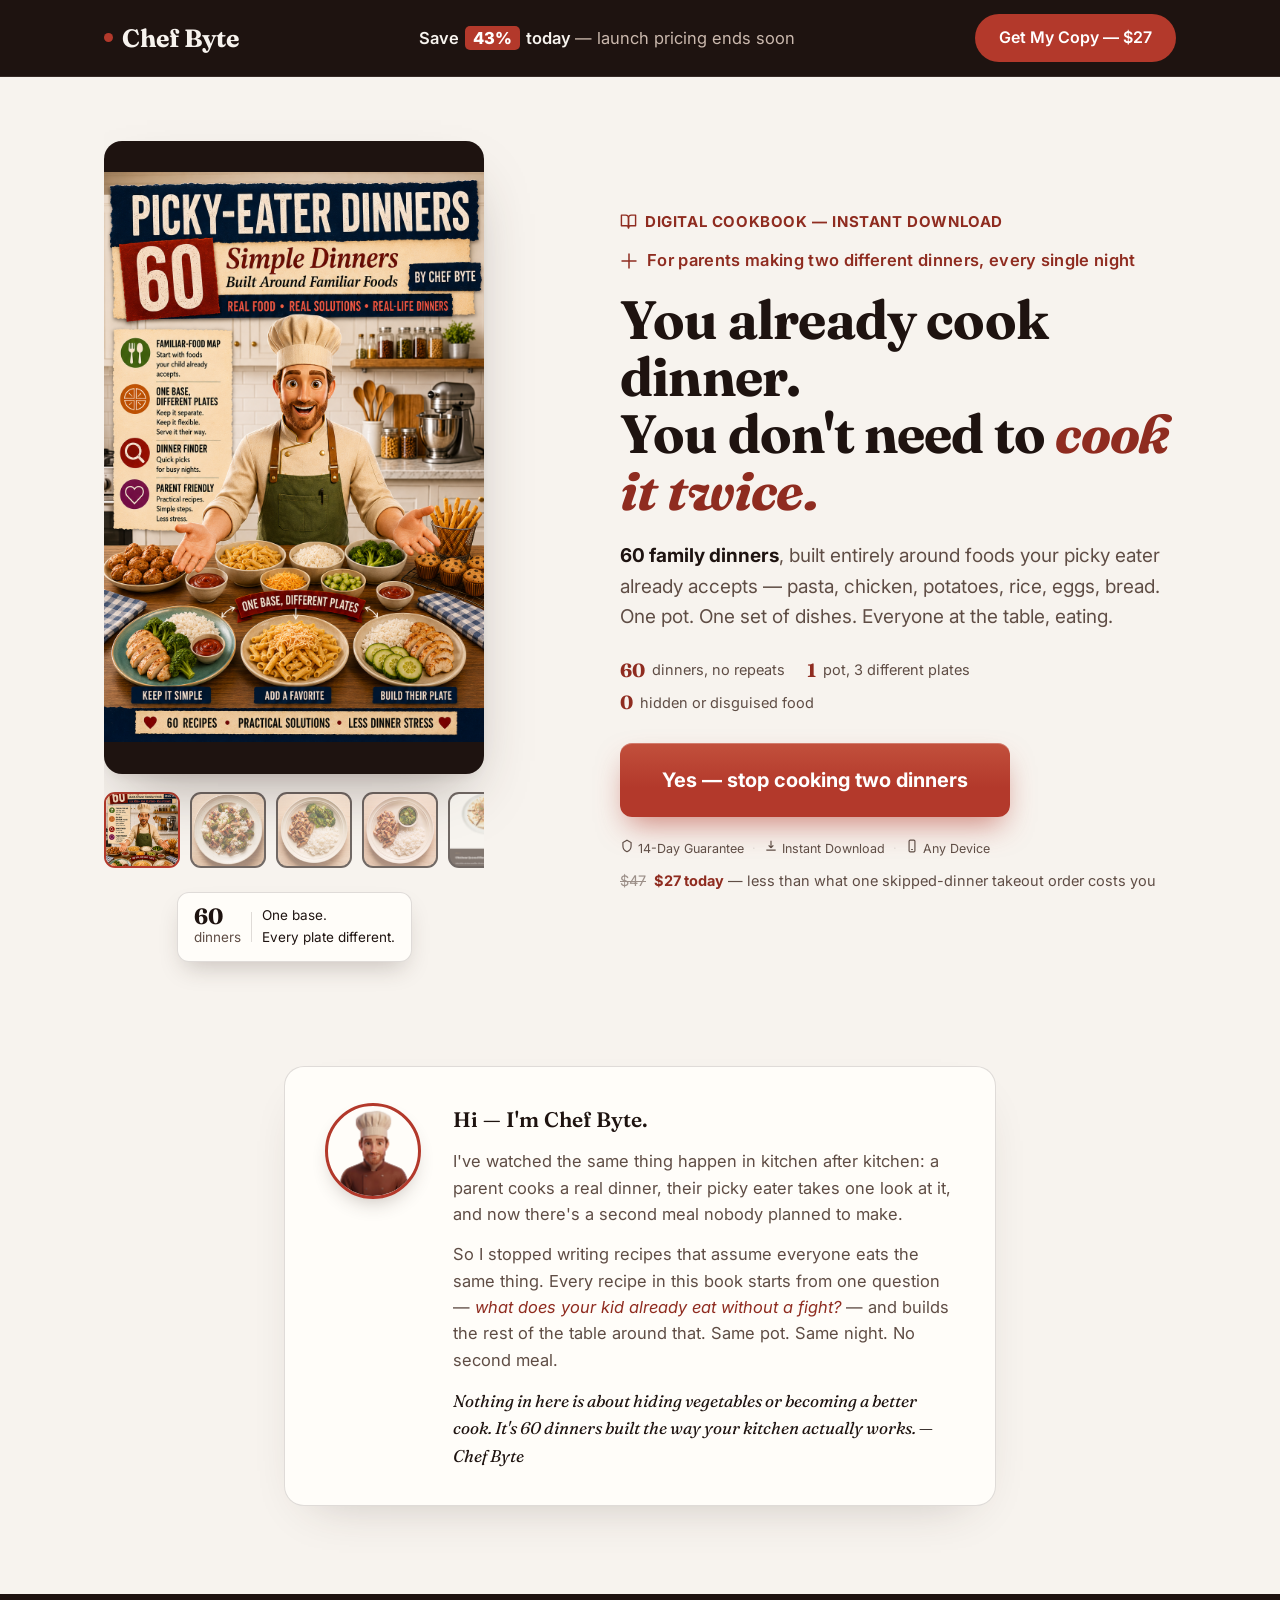
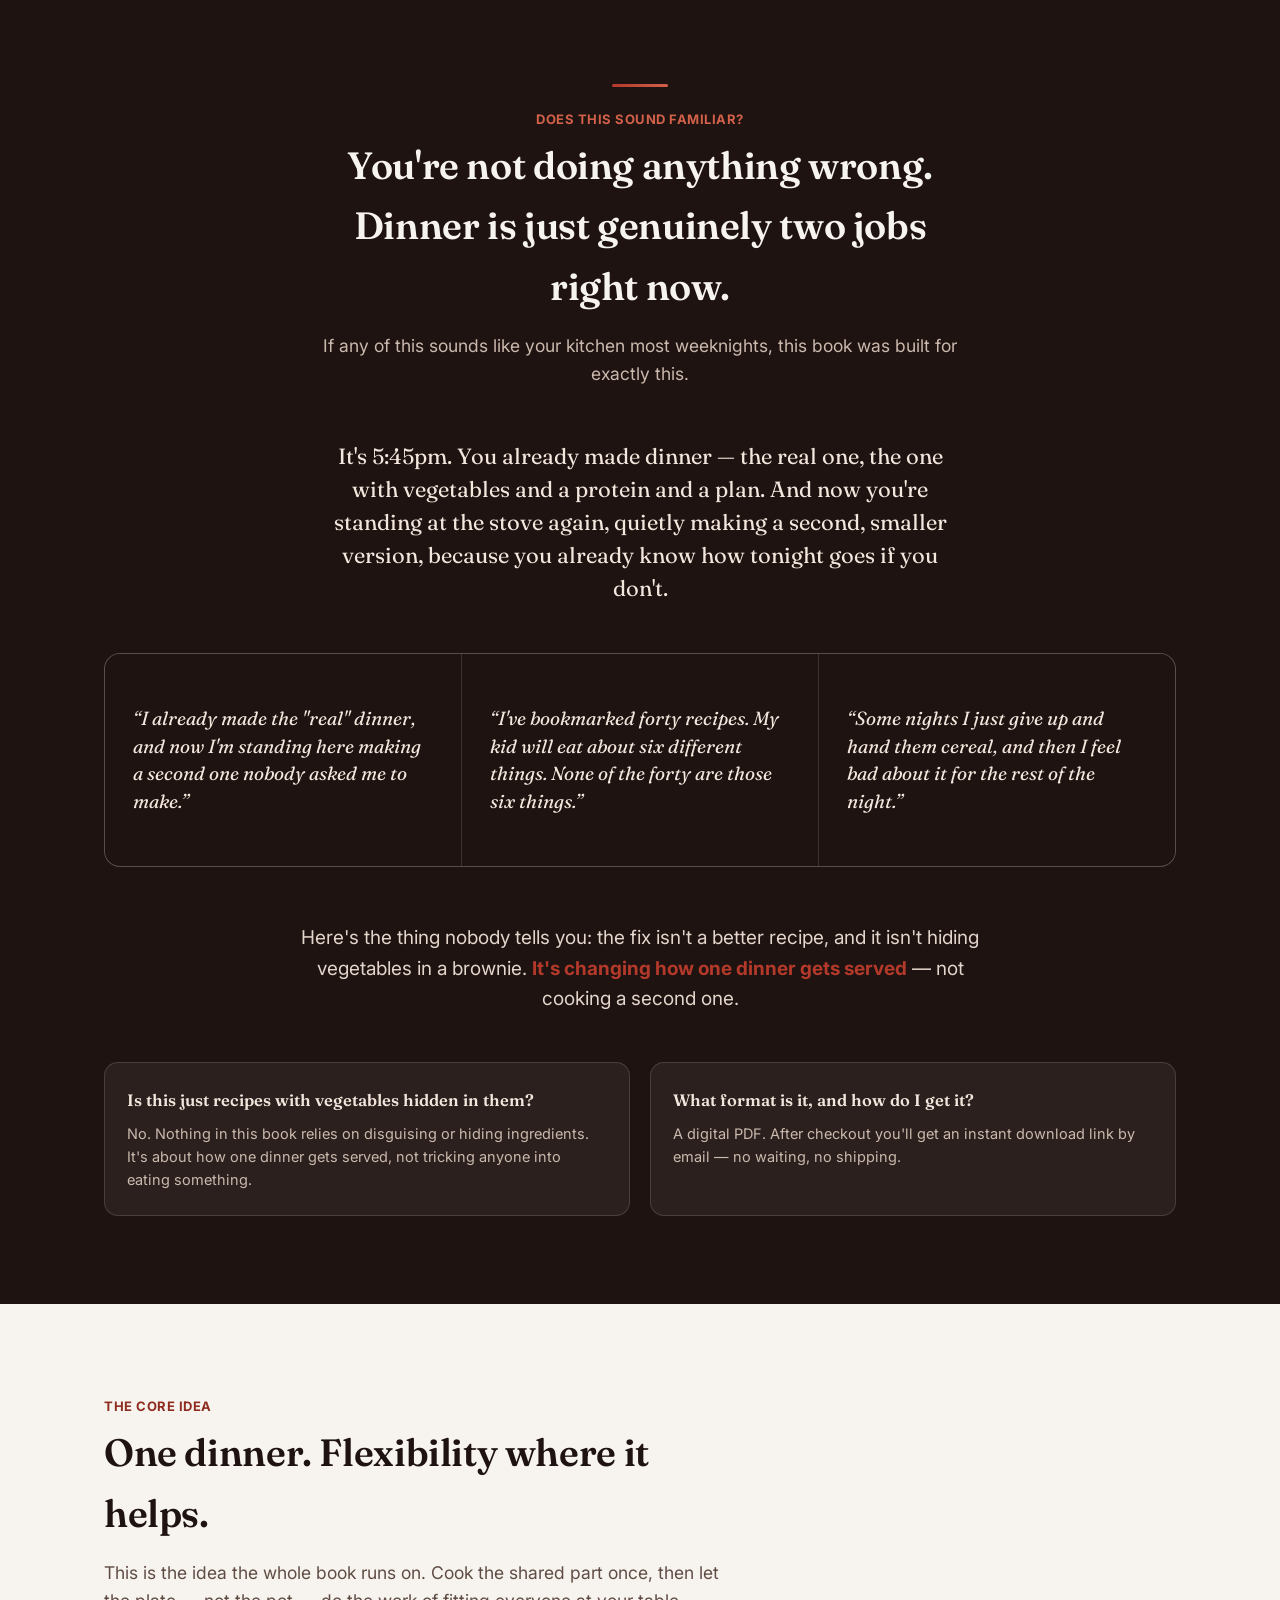
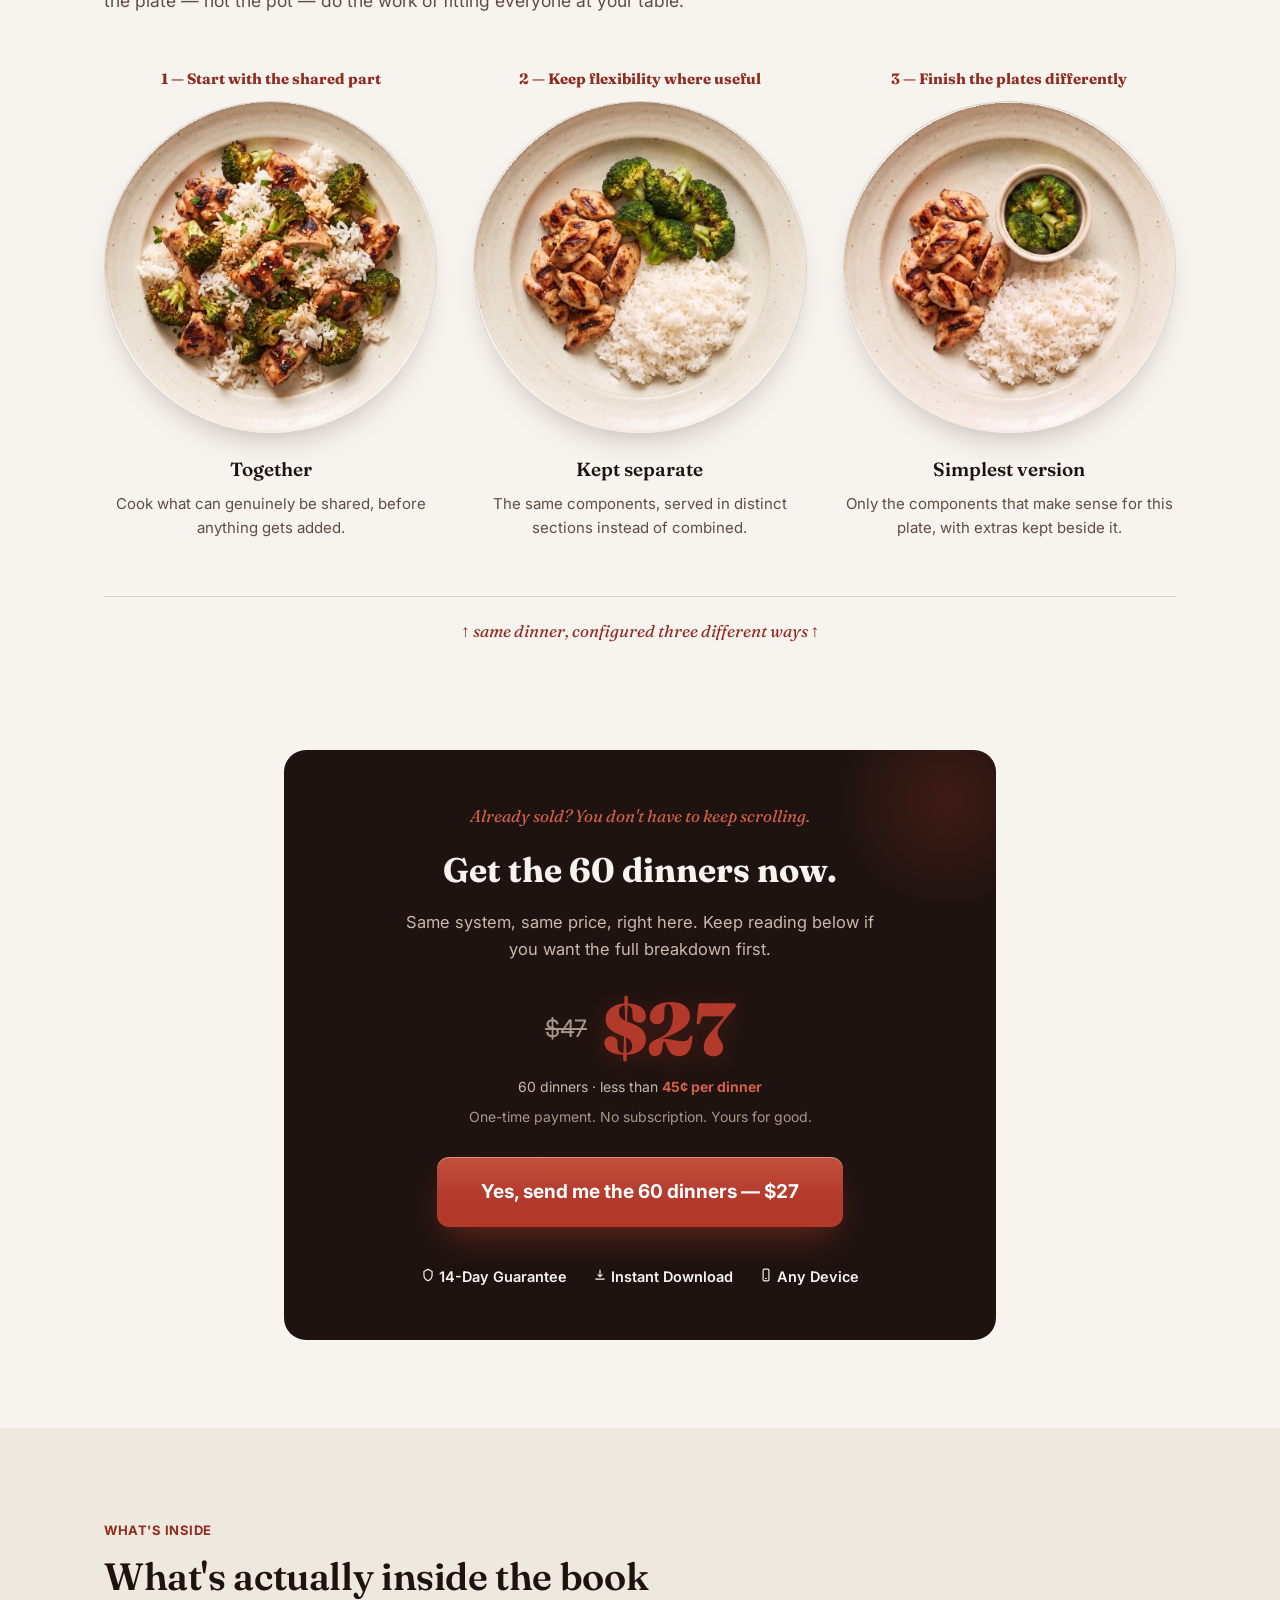
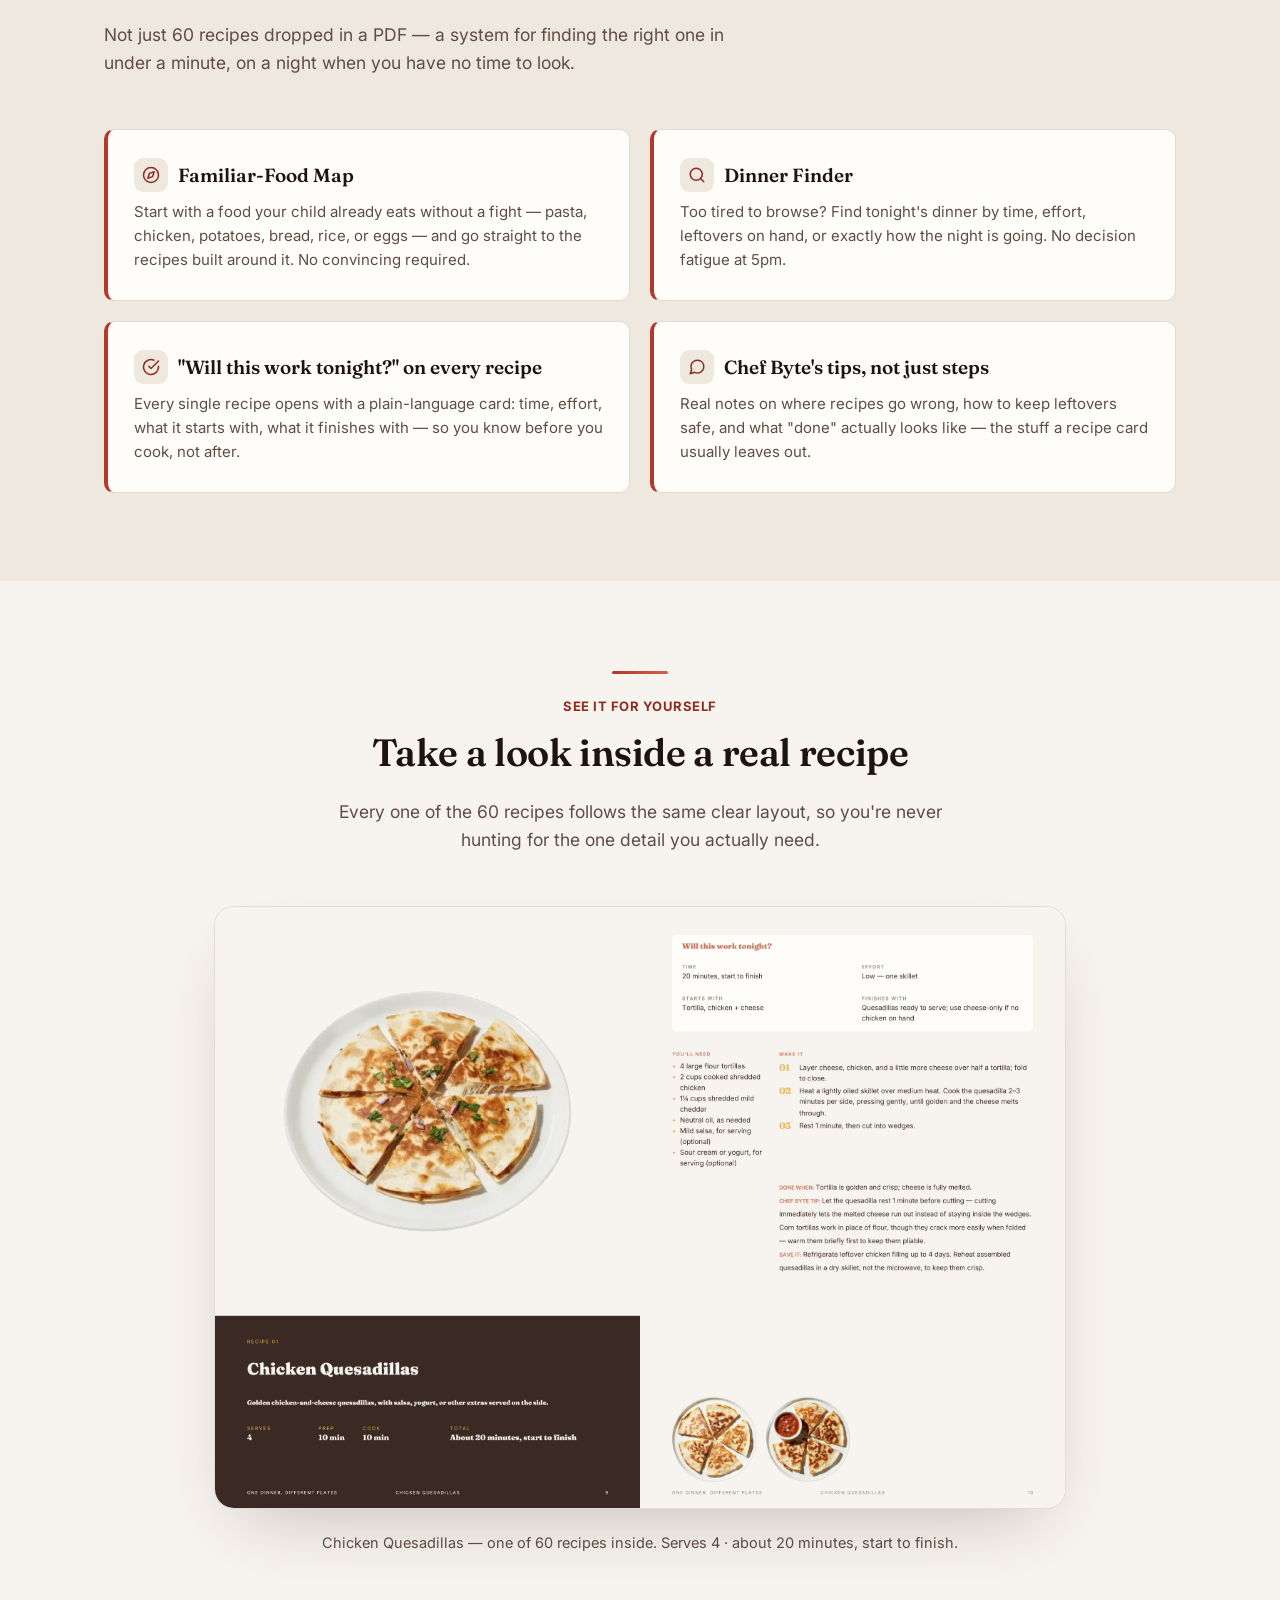
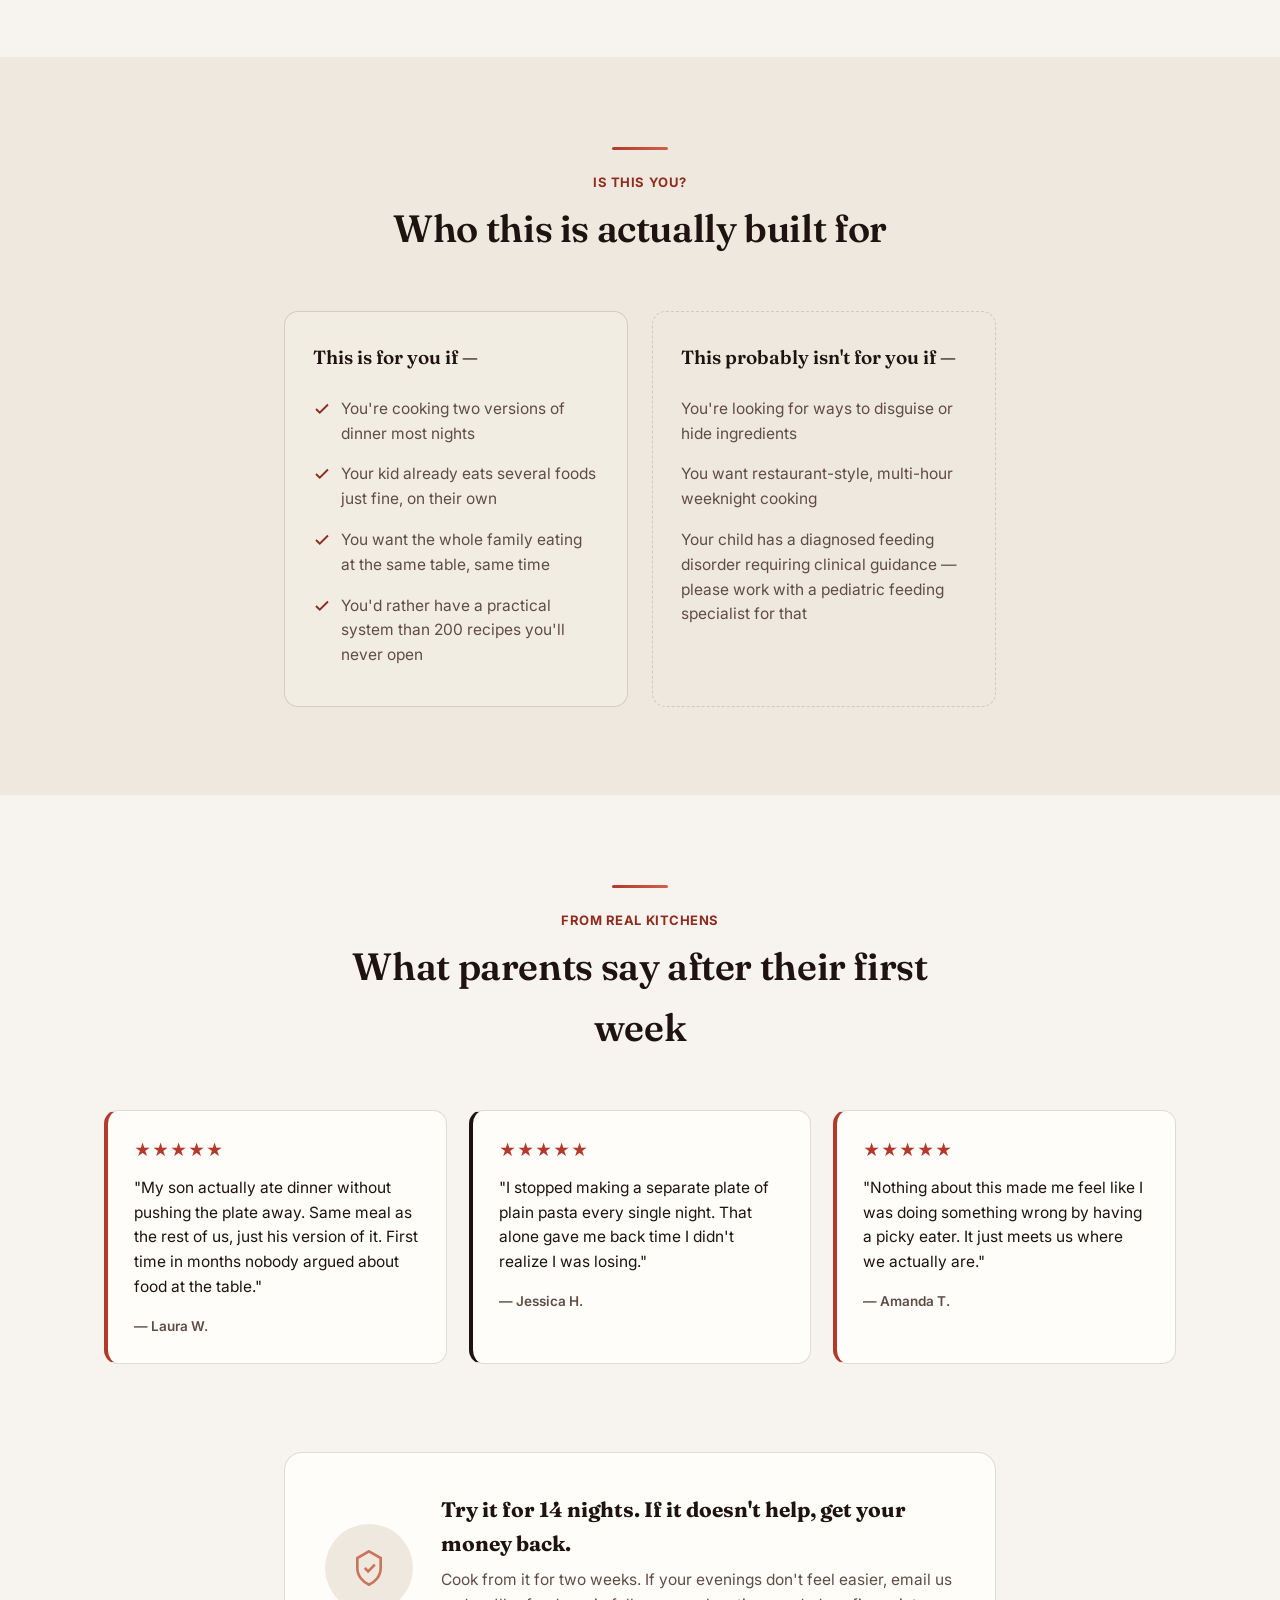
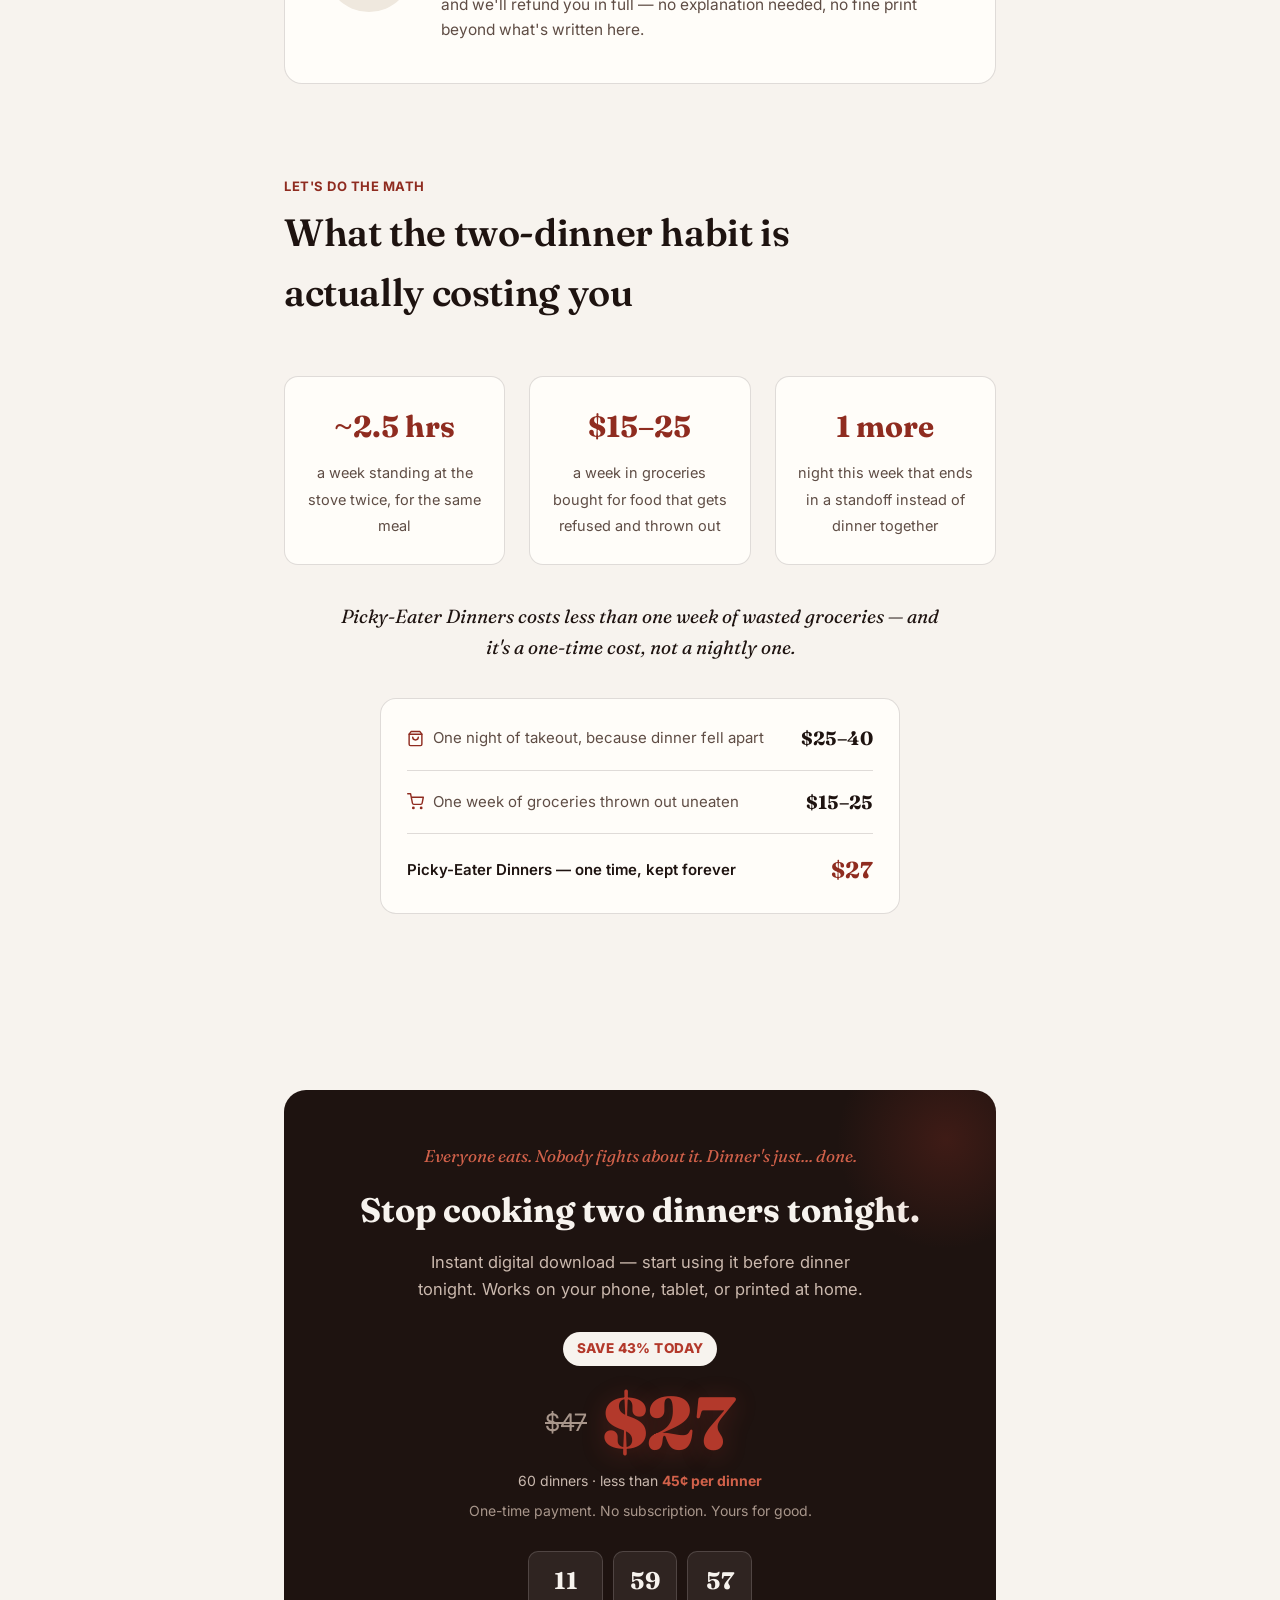
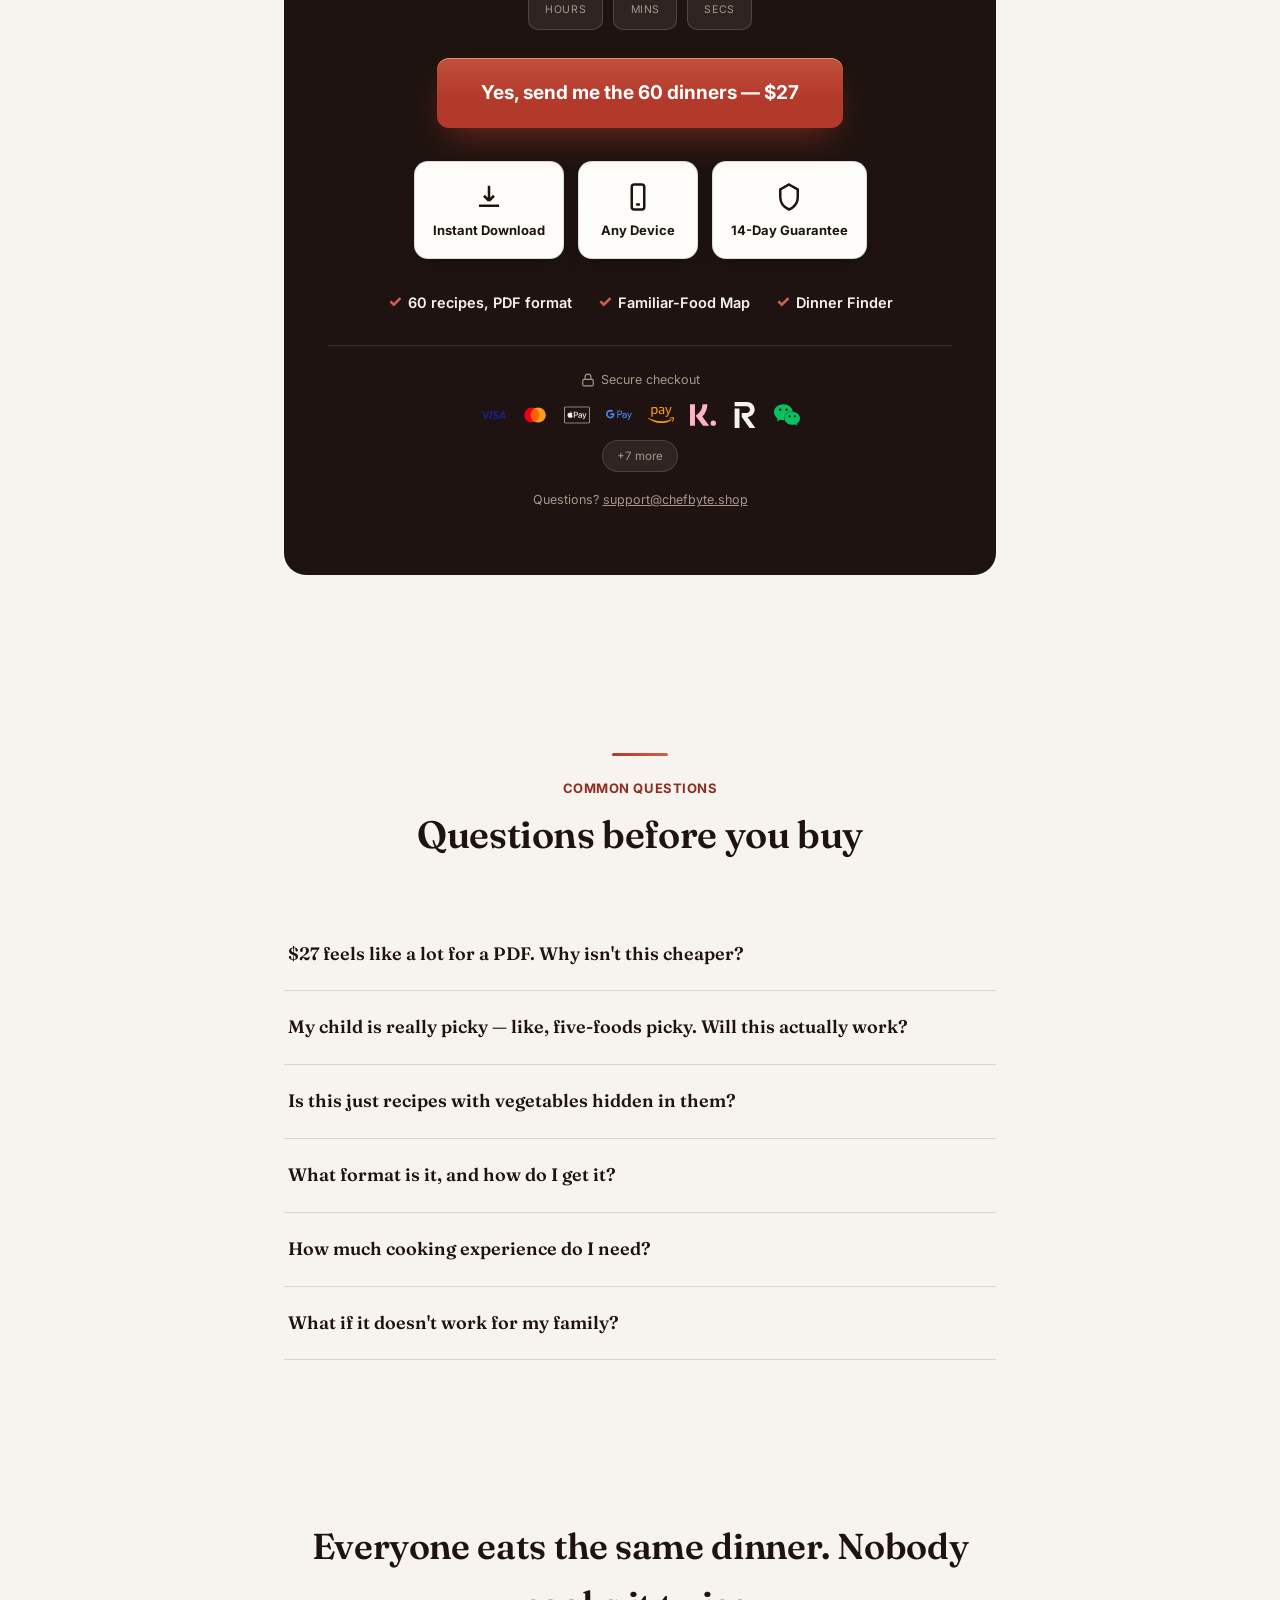
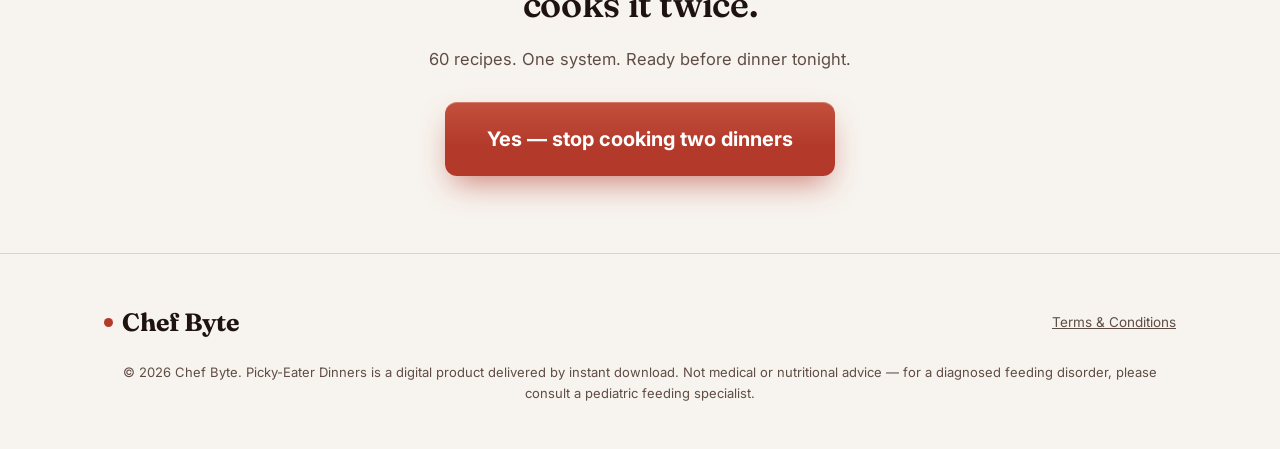
==== commit 8c34d010: "Clean URLs on Vercel: drop .html from thank-you and terms pages - Add vercel.json with cleanUrls:tru" ====
--- a/index.html
+++ b/index.html
@@ -490,7 +490,7 @@
   <div class="wrap">
     <div class="foot-row">
       <div class="brand"><span class="dot"></span> Chef Byte</div>
-      <a href="terms.html" style="font-size:13.5px; color:var(--ink-soft); text-decoration:underline;">Terms &amp; Conditions</a>
+      <a href="terms" style="font-size:13.5px; color:var(--ink-soft); text-decoration:underline;">Terms &amp; Conditions</a>
     </div>
     <p class="foot-note">© 2026 Chef Byte. Picky-Eater Dinners is a digital product delivered by instant download. Not medical or nutritional advice — for a diagnosed feeding disorder, please consult a pediatric feeding specialist.</p>
   </div>
